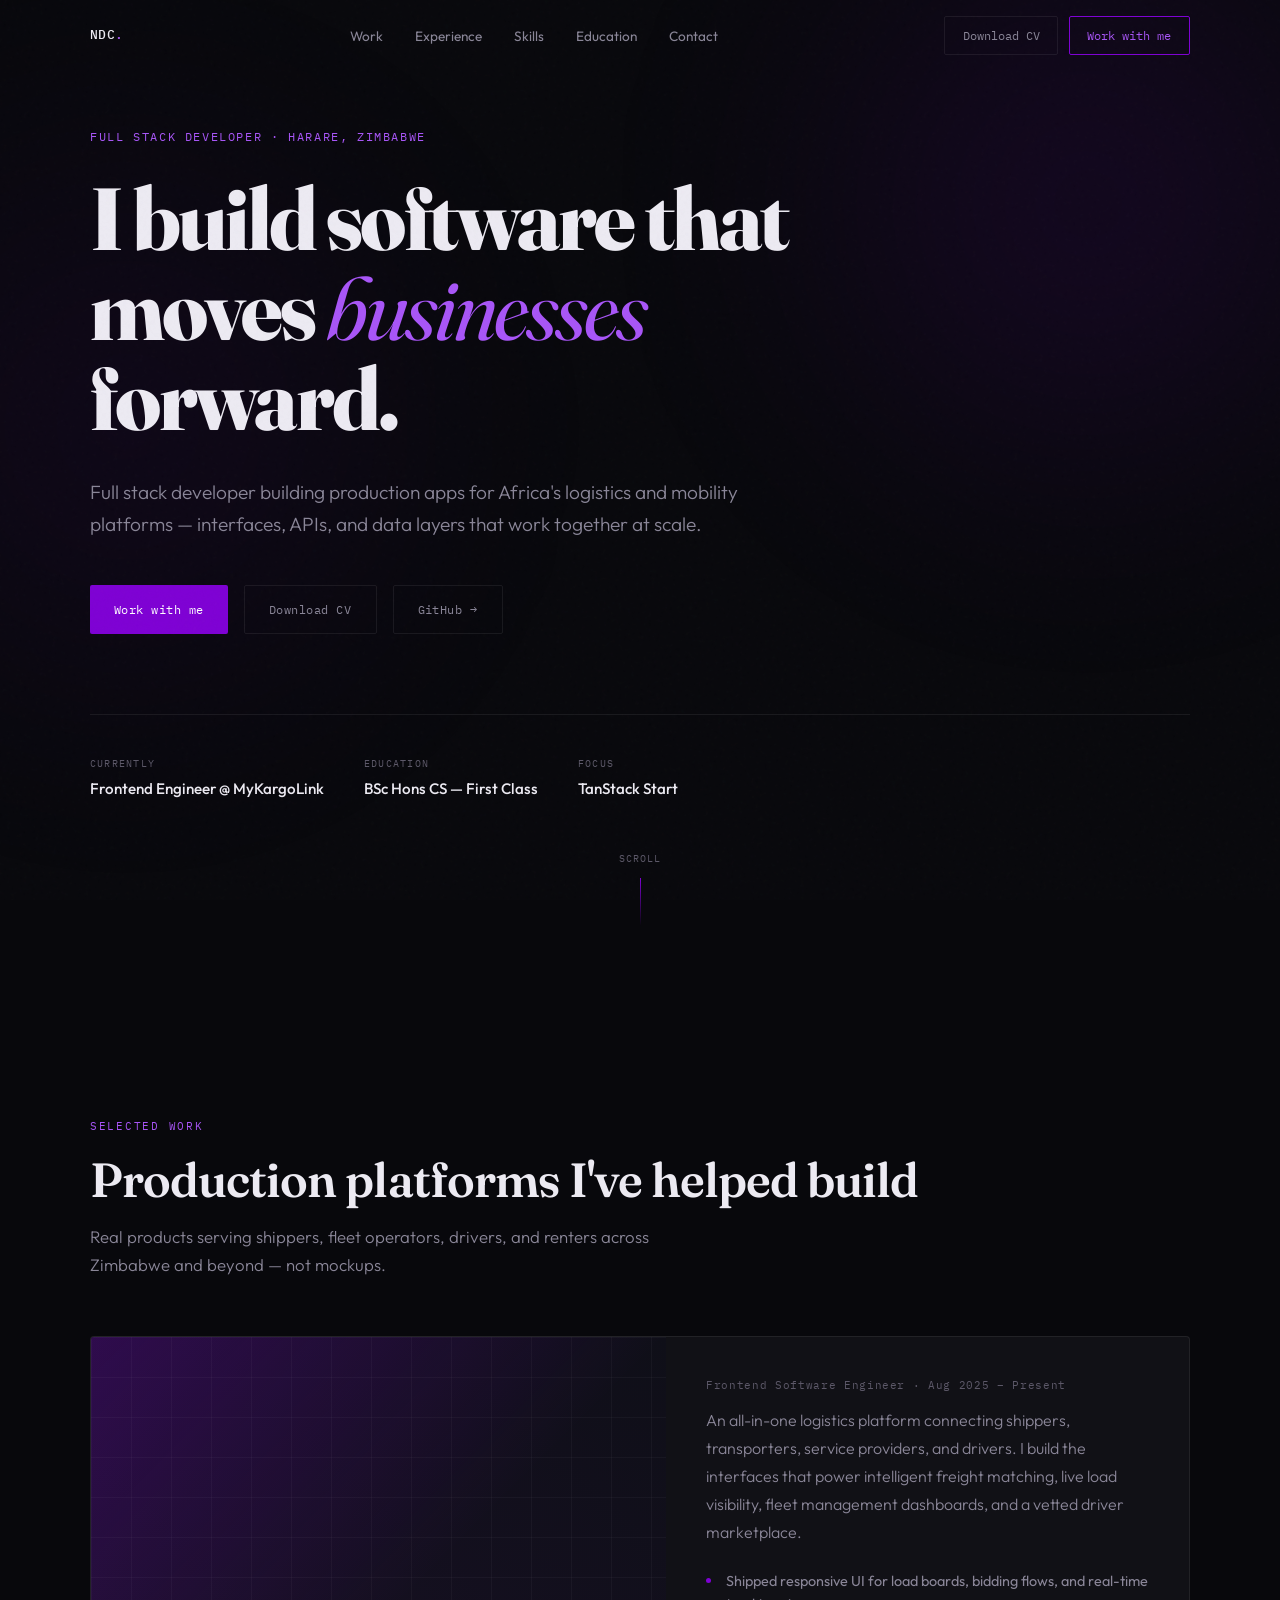
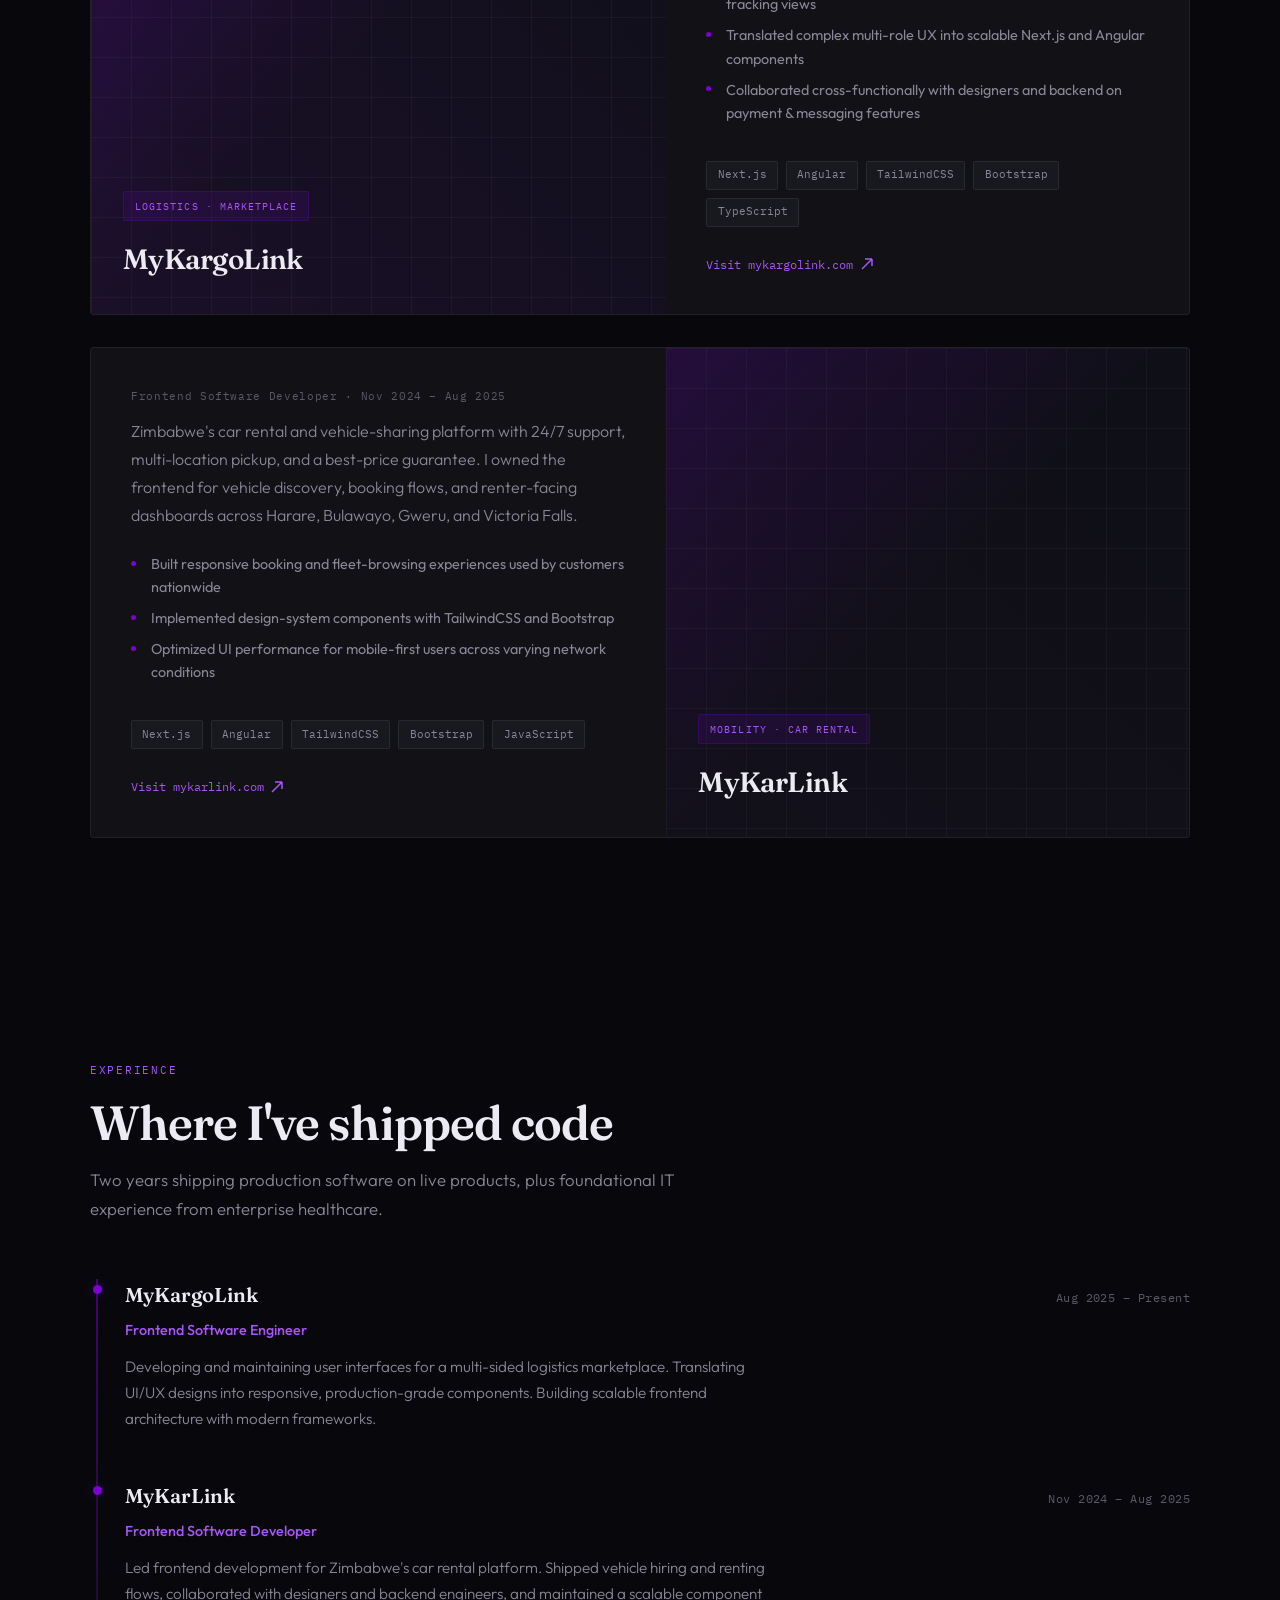
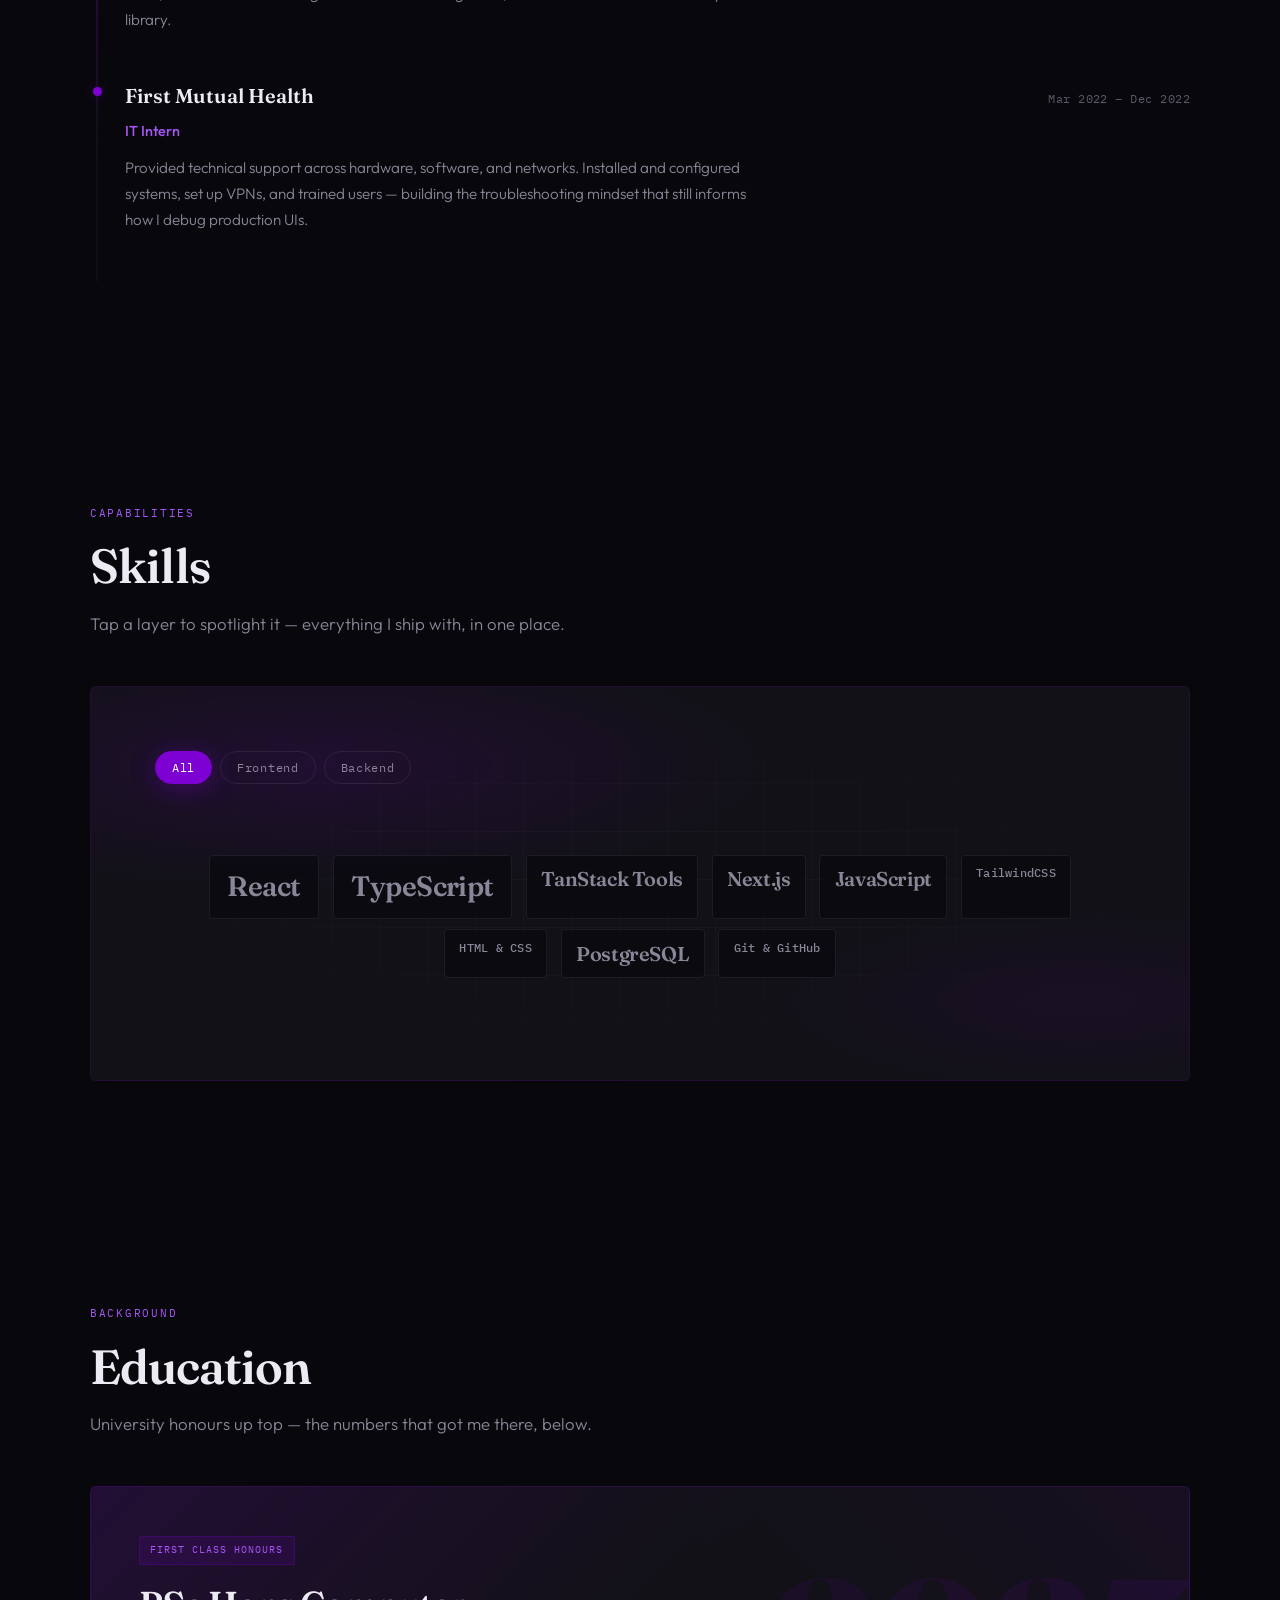
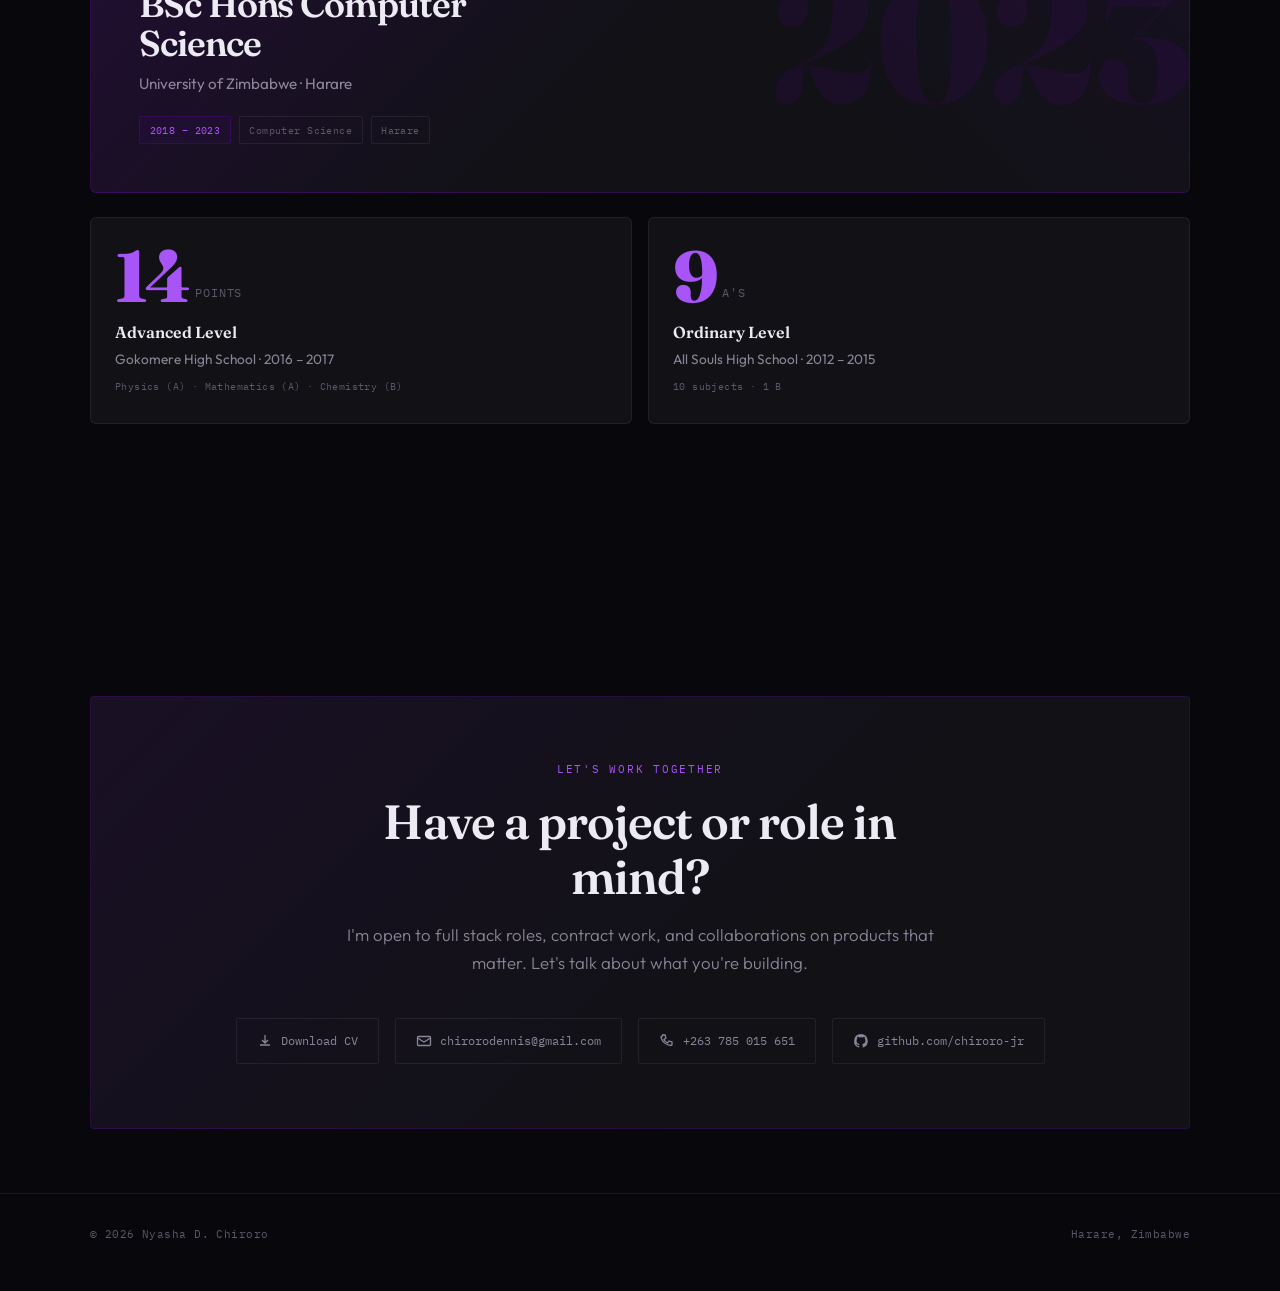
==== public/index.html @ 5e6722ae "Move deployable static assets into public/ directory. Point Wrangler assets at ./public and update R" ====
<!DOCTYPE html>
<html lang="en">
<head>
  <meta charset="UTF-8">
  <meta name="viewport" content="width=device-width, initial-scale=1.0">
  <title>Nyasha D. Chiroro — Full Stack Developer</title>
  <meta name="description" content="Nyasha D. Chiroro — Full Stack Developer based in Harare, Zimbabwe, currently building logistics and mobility platforms. Remote-friendly and open to work globally. React, TypeScript, TanStack, PostgreSQL.">
  <meta name="author" content="Nyasha D. Chiroro">
  <meta name="robots" content="index, follow">
  <meta name="theme-color" content="#7e01d4">
  <link rel="canonical" href="https://nyashachiroro.com/">
  <link rel="me" href="https://github.com/chiroro-jr/">

  <!-- Open Graph -->
  <meta property="og:type" content="website">
  <meta property="og:site_name" content="Nyasha D. Chiroro">
  <meta property="og:title" content="Nyasha D. Chiroro — Full Stack Developer">
  <meta property="og:description" content="Full Stack Developer based in Harare, Zimbabwe, currently building logistics and mobility platforms. Remote-friendly and open to work globally.">
  <meta property="og:url" content="https://nyashachiroro.com/">
  <meta property="og:locale" content="en">
  <meta property="og:image" content="https://nyashachiroro.com/og-image.jpg">
  <meta property="og:image:secure_url" content="https://nyashachiroro.com/og-image.jpg">
  <meta property="og:image:type" content="image/jpeg">
  <meta property="og:image:width" content="1200">
  <meta property="og:image:height" content="630">
  <meta property="og:image:alt" content="Nyasha D. Chiroro — Full Stack Developer portfolio">

  <!-- Twitter -->
  <meta name="twitter:card" content="summary_large_image">
  <meta name="twitter:title" content="Nyasha D. Chiroro — Full Stack Developer">
  <meta name="twitter:description" content="Full Stack Developer based in Harare, Zimbabwe, currently building logistics and mobility platforms. Remote-friendly and open to work globally.">
  <meta name="twitter:image" content="https://nyashachiroro.com/og-image.jpg">
  <meta name="twitter:image:alt" content="Nyasha D. Chiroro — Full Stack Developer portfolio">

  <script type="application/ld+json">
  {
    "@context": "https://schema.org",
    "@graph": [
      {
        "@type": "WebSite",
        "@id": "https://nyashachiroro.com/#website",
        "url": "https://nyashachiroro.com/",
        "name": "Nyasha D. Chiroro",
        "description": "Portfolio of Nyasha D. Chiroro, Full Stack Developer",
        "inLanguage": "en"
      },
      {
        "@type": "Person",
        "@id": "https://nyashachiroro.com/#person",
        "name": "Nyasha D. Chiroro",
        "url": "https://nyashachiroro.com/",
        "email": "chirorodennis@gmail.com",
        "jobTitle": "Full Stack Developer",
        "description": "Full Stack Developer based in Harare, Zimbabwe, currently building logistics and mobility platforms. Remote-friendly and open to work globally.",
        "address": {
          "@type": "PostalAddress",
          "addressLocality": "Harare",
          "addressCountry": "ZW"
        },
        "sameAs": [
          "https://github.com/chiroro-jr/"
        ],
        "knowsAbout": [
          "TypeScript",
          "JavaScript",
          "React",
          "Next.js",
          "TanStack",
          "HTML",
          "CSS",
          "Tailwind CSS",
          "PostgreSQL"
        ],
        "worksFor": {
          "@type": "Organization",
          "name": "MyKargoLink"
        },
        "alumniOf": {
          "@type": "CollegeOrUniversity",
          "name": "University of Zimbabwe"
        }
      },
      {
        "@type": "ProfilePage",
        "@id": "https://nyashachiroro.com/#profile",
        "url": "https://nyashachiroro.com/",
        "name": "Nyasha D. Chiroro — Full Stack Developer",
        "description": "Portfolio and CV of Nyasha D. Chiroro",
        "mainEntity": { "@id": "https://nyashachiroro.com/#person" },
        "isPartOf": { "@id": "https://nyashachiroro.com/#website" },
        "inLanguage": "en"
      }
    ]
  }
  </script>

  <link rel="preconnect" href="https://fonts.googleapis.com">
  <link rel="preconnect" href="https://fonts.gstatic.com" crossorigin>
  <link href="https://fonts.googleapis.com/css2?family=Fraunces:ital,opsz,wght@0,9..144,400;0,9..144,600;0,9..144,800;1,9..144,400&family=Outfit:wght@300;400;500;600&family=IBM+Plex+Mono:wght@400;500&display=swap" rel="stylesheet">
  <style>
    :root {
      --purple: #7e01d4;
      --purple-light: #a855f7;
      --purple-dim: rgba(126, 1, 212, 0.12);
      --purple-glow: rgba(126, 1, 212, 0.35);
      --bg: #08080c;
      --surface: #111116;
      --surface-raised: #18181f;
      --border: rgba(255, 255, 255, 0.07);
      --text: #eceaf2;
      --text-muted: #8a8698;
      --text-dim: #5c5868;
      --font-display: 'Fraunces', Georgia, serif;
      --font-body: 'Outfit', system-ui, sans-serif;
      --font-mono: 'IBM Plex Mono', monospace;
      --ease-out: cubic-bezier(0.16, 1, 0.3, 1);
      --max-width: 1180px;
    }

    *, *::before, *::after { box-sizing: border-box; margin: 0; padding: 0; }

    html {
      scroll-behavior: smooth;
      scroll-padding-top: 5rem;
    }

    body {
      font-family: var(--font-body);
      background: var(--bg);
      color: var(--text);
      line-height: 1.6;
      overflow-x: hidden;
      -webkit-font-smoothing: antialiased;
    }

    ::selection {
      background: var(--purple);
      color: white;
    }

    /* Grain overlay */
    body::before {
      content: '';
      position: fixed;
      inset: 0;
      background-image: url("data:image/svg+xml,%3Csvg viewBox='0 0 256 256' xmlns='http://www.w3.org/2000/svg'%3E%3Cfilter id='n'%3E%3CfeTurbulence type='fractalNoise' baseFrequency='0.85' numOctaves='4' stitchTiles='stitch'/%3E%3C/filter%3E%3Crect width='100%25' height='100%25' filter='url(%23n)' opacity='0.04'/%3E%3C/svg%3E");
      pointer-events: none;
      z-index: 9999;
      opacity: 0.5;
    }

    /* Ambient glow */
    .ambient {
      position: fixed;
      width: 60vw;
      height: 60vw;
      border-radius: 50%;
      filter: blur(120px);
      pointer-events: none;
      z-index: 0;
    }
    .ambient--1 {
      top: -20%;
      right: -15%;
      background: radial-gradient(circle, var(--purple-glow) 0%, transparent 70%);
      opacity: 0.4;
    }
    .ambient--2 {
      bottom: 10%;
      left: -20%;
      background: radial-gradient(circle, rgba(126, 1, 212, 0.15) 0%, transparent 70%);
      opacity: 0.6;
    }

    a { color: inherit; text-decoration: none; }

    .wrap {
      position: relative;
      z-index: 1;
      width: 100%;
      max-width: var(--max-width);
      margin: 0 auto;
      padding: 0 clamp(1.25rem, 4vw, 2.5rem);
    }

    /* ── Nav ── */
    nav {
      position: fixed;
      top: 0;
      left: 0;
      right: 0;
      z-index: 100;
      padding: 1rem 0;
      transition: background 0.4s var(--ease-out), border-color 0.4s;
      border-bottom: 1px solid transparent;
    }
    nav.scrolled {
      background: rgba(8, 8, 12, 0.85);
      backdrop-filter: blur(16px);
      border-color: var(--border);
    }
    nav .wrap {
      display: flex;
      align-items: center;
      justify-content: space-between;
    }
    .nav-logo {
      font-family: var(--font-mono);
      font-size: 0.8rem;
      font-weight: 500;
      letter-spacing: 0.02em;
      color: var(--text);
    }
    .nav-logo span { color: var(--purple-light); }
    .nav-links {
      display: flex;
      gap: 2rem;
      list-style: none;
    }
    .nav-links a {
      font-size: 0.85rem;
      font-weight: 400;
      color: var(--text-muted);
      transition: color 0.2s;
    }
    .nav-links a:hover { color: var(--text); }
    .nav-actions {
      display: flex;
      align-items: center;
      gap: 0.65rem;
    }
    .nav-cta {
      font-family: var(--font-mono);
      font-size: 0.75rem;
      padding: 0.55rem 1.1rem;
      border: 1px solid var(--purple);
      color: var(--purple-light);
      border-radius: 2px;
      transition: background 0.25s, color 0.25s, box-shadow 0.25s;
    }
    .nav-cta:hover {
      background: var(--purple);
      color: white;
      box-shadow: 0 0 24px var(--purple-glow);
    }
    .nav-cv {
      font-family: var(--font-mono);
      font-size: 0.75rem;
      padding: 0.55rem 1.1rem;
      border: 1px solid var(--border);
      color: var(--text-muted);
      border-radius: 2px;
      transition: border-color 0.25s, color 0.25s, background 0.25s;
    }
    .nav-cv:hover {
      border-color: var(--text-muted);
      color: var(--text);
      background: rgba(255, 255, 255, 0.03);
    }
    .nav-toggle {
      display: none;
      background: none;
      border: none;
      color: var(--text);
      cursor: pointer;
      padding: 0.25rem;
    }

    /* ── Hero ── */
    .hero {
      min-height: 100vh;
      display: flex;
      flex-direction: column;
      justify-content: center;
      padding: 8rem 0 5rem;
      position: relative;
    }
    .hero-eyebrow {
      font-family: var(--font-mono);
      font-size: 0.72rem;
      letter-spacing: 0.14em;
      text-transform: uppercase;
      color: var(--purple-light);
      margin-bottom: 1.75rem;
      opacity: 0;
      animation: fadeUp 0.8s var(--ease-out) 0.1s forwards;
    }
    .hero h1 {
      font-family: var(--font-display);
      font-size: clamp(3rem, 8vw, 5.5rem);
      font-weight: 800;
      line-height: 1.02;
      letter-spacing: -0.03em;
      max-width: 14ch;
      opacity: 0;
      animation: fadeUp 0.9s var(--ease-out) 0.2s forwards;
    }
    .hero h1 em {
      font-style: italic;
      font-weight: 400;
      color: var(--purple-light);
    }
    .hero-sub {
      margin-top: 2rem;
      max-width: 52ch;
      font-size: clamp(1.05rem, 2vw, 1.2rem);
      font-weight: 300;
      color: var(--text-muted);
      line-height: 1.7;
      opacity: 0;
      animation: fadeUp 0.9s var(--ease-out) 0.35s forwards;
    }
    .hero-actions {
      display: flex;
      flex-wrap: wrap;
      gap: 1rem;
      margin-top: 2.75rem;
      opacity: 0;
      animation: fadeUp 0.9s var(--ease-out) 0.5s forwards;
    }
    .btn {
      display: inline-flex;
      align-items: center;
      gap: 0.5rem;
      font-family: var(--font-mono);
      font-size: 0.78rem;
      letter-spacing: 0.04em;
      padding: 0.85rem 1.5rem;
      border-radius: 2px;
      transition: all 0.3s var(--ease-out);
      cursor: pointer;
      border: none;
    }
    .btn-primary {
      background: var(--purple);
      color: white;
    }
    .btn-primary:hover {
      background: var(--purple-light);
      box-shadow: 0 8px 32px var(--purple-glow);
      transform: translateY(-2px);
    }
    .btn-ghost {
      background: transparent;
      color: var(--text-muted);
      border: 1px solid var(--border);
    }
    .btn-ghost:hover {
      border-color: var(--text-muted);
      color: var(--text);
    }
    .hero-meta {
      display: flex;
      flex-wrap: wrap;
      gap: 2.5rem;
      margin-top: 5rem;
      padding-top: 2.5rem;
      border-top: 1px solid var(--border);
      opacity: 0;
      animation: fadeUp 0.9s var(--ease-out) 0.65s forwards;
    }
    .hero-stat-label {
      font-family: var(--font-mono);
      font-size: 0.65rem;
      letter-spacing: 0.12em;
      text-transform: uppercase;
      color: var(--text-dim);
      margin-bottom: 0.35rem;
    }
    .hero-stat-value {
      font-size: 0.95rem;
      font-weight: 500;
      color: var(--text);
    }
    .hero-scroll {
      display: flex;
      flex-direction: column;
      align-items: center;
      margin-top: 3rem;
      font-family: var(--font-mono);
      font-size: 0.65rem;
      letter-spacing: 0.1em;
      text-transform: uppercase;
      color: var(--text-dim);
      opacity: 0;
      animation: fadeUp 1s var(--ease-out) 1s forwards;
    }
    .hero-scroll::after {
      content: '';
      display: block;
      width: 1px;
      height: 48px;
      background: linear-gradient(to bottom, var(--purple), transparent);
      margin: 0.75rem auto 0;
      animation: scrollPulse 2s ease-in-out infinite;
    }

    /* ── Sections ── */
    section { padding: 7rem 0; }
    .section-label {
      font-family: var(--font-mono);
      font-size: 0.68rem;
      letter-spacing: 0.16em;
      text-transform: uppercase;
      color: var(--purple-light);
      margin-bottom: 1rem;
    }
    .section-title {
      font-family: var(--font-display);
      font-size: clamp(2rem, 4.5vw, 3rem);
      font-weight: 600;
      letter-spacing: -0.02em;
      line-height: 1.15;
      margin-bottom: 1rem;
    }
    .section-desc {
      color: var(--text-muted);
      font-weight: 300;
      max-width: 55ch;
      font-size: 1.05rem;
      line-height: 1.7;
    }

    /* ── Work ── */
    .work-grid {
      display: grid;
      gap: 2rem;
      margin-top: 3.5rem;
    }
    .work-card {
      display: grid;
      grid-template-columns: 1fr;
      gap: 0;
      background: var(--surface);
      border: 1px solid var(--border);
      border-radius: 4px;
      overflow: hidden;
      transition: border-color 0.4s, transform 0.4s var(--ease-out);
    }
    @media (min-width: 768px) {
      .work-card { grid-template-columns: 1.1fr 1fr; }
      .work-card:nth-child(even) .work-visual { order: 2; }
    }
    .work-card:hover {
      border-color: rgba(126, 1, 212, 0.35);
      transform: translateY(-4px);
    }
    .work-visual {
      position: relative;
      min-height: 280px;
      overflow: hidden;
      background: var(--surface-raised);
    }
    .work-visual-inner {
      position: absolute;
      inset: 0;
      display: flex;
      flex-direction: column;
      justify-content: flex-end;
      padding: 2rem;
    }
    .work-visual--kargo {
      background:
        linear-gradient(135deg, rgba(126, 1, 212, 0.25) 0%, transparent 50%),
        linear-gradient(225deg, #0f0f18 0%, #1a1028 100%);
    }
    .work-visual--kar {
      background:
        linear-gradient(135deg, rgba(126, 1, 212, 0.18) 0%, transparent 50%),
        linear-gradient(225deg, #0f0f18 0%, #12101a 100%);
    }
    .work-visual-grid {
      position: absolute;
      inset: 0;
      background-image:
        linear-gradient(var(--border) 1px, transparent 1px),
        linear-gradient(90deg, var(--border) 1px, transparent 1px);
      background-size: 40px 40px;
      opacity: 0.5;
    }
    .work-visual-tag {
      position: relative;
      font-family: var(--font-mono);
      font-size: 0.65rem;
      letter-spacing: 0.1em;
      text-transform: uppercase;
      color: var(--purple-light);
      background: var(--purple-dim);
      border: 1px solid rgba(126, 1, 212, 0.25);
      padding: 0.35rem 0.7rem;
      border-radius: 2px;
      width: fit-content;
      margin-bottom: 1rem;
    }
    .work-visual-title {
      position: relative;
      font-family: var(--font-display);
      font-size: 1.75rem;
      font-weight: 600;
      letter-spacing: -0.02em;
    }
    .work-body {
      padding: 2.5rem;
      display: flex;
      flex-direction: column;
      justify-content: center;
    }
    .work-role {
      font-family: var(--font-mono);
      font-size: 0.68rem;
      color: var(--text-dim);
      letter-spacing: 0.06em;
      margin-bottom: 0.75rem;
    }
    .work-desc {
      color: var(--text-muted);
      font-weight: 300;
      line-height: 1.75;
      margin-bottom: 1.5rem;
    }
    .work-highlights {
      list-style: none;
      margin-bottom: 1.75rem;
    }
    .work-highlights li {
      position: relative;
      padding-left: 1.25rem;
      font-size: 0.9rem;
      color: var(--text-muted);
      margin-bottom: 0.5rem;
    }
    .work-highlights li::before {
      content: '';
      position: absolute;
      left: 0;
      top: 0.55em;
      width: 5px;
      height: 5px;
      background: var(--purple);
      border-radius: 50%;
    }
    .work-stack {
      display: flex;
      flex-wrap: wrap;
      gap: 0.5rem;
      margin-bottom: 1.75rem;
    }
    .tag {
      font-family: var(--font-mono);
      font-size: 0.68rem;
      padding: 0.3rem 0.65rem;
      background: var(--surface-raised);
      border: 1px solid var(--border);
      border-radius: 2px;
      color: var(--text-muted);
    }
    .work-link {
      display: inline-flex;
      align-items: center;
      gap: 0.4rem;
      font-family: var(--font-mono);
      font-size: 0.75rem;
      color: var(--purple-light);
      transition: gap 0.25s var(--ease-out);
    }
    .work-link:hover { gap: 0.65rem; }
    .work-link svg { transition: transform 0.25s; }
    .work-link:hover svg { transform: translate(2px, -2px); }

    /* ── Experience ── */
    .timeline {
      --track-x: 7px;
      --track-gap: 1.75rem;
      --dot-size: 9px;
      margin-top: 3.5rem;
      position: relative;
      padding-left: calc(var(--track-x) + var(--track-gap));
    }
    .timeline::before {
      content: '';
      position: absolute;
      left: var(--track-x);
      top: 0;
      bottom: 0;
      width: 1px;
      transform: translateX(-50%);
      background: linear-gradient(to bottom, var(--purple), var(--border) 80%);
    }
    .timeline-item {
      position: relative;
      padding-bottom: 3rem;
    }
    .timeline-item::before {
      content: '';
      position: absolute;
      left: calc(-1 * var(--track-gap) - var(--dot-size) / 2);
      top: 0.38rem;
      width: var(--dot-size);
      height: var(--dot-size);
      background: var(--purple);
      border-radius: 50%;
      box-shadow: 0 0 12px var(--purple-glow);
    }
    .timeline-header {
      display: flex;
      flex-wrap: wrap;
      align-items: baseline;
      justify-content: space-between;
      gap: 0.5rem 1.5rem;
      margin-bottom: 0.5rem;
    }
    .timeline-company {
      font-family: var(--font-display);
      font-size: 1.25rem;
      font-weight: 600;
    }
    .timeline-date {
      font-family: var(--font-mono);
      font-size: 0.72rem;
      color: var(--text-dim);
      letter-spacing: 0.04em;
    }
    .timeline-role {
      font-size: 0.9rem;
      color: var(--purple-light);
      margin-bottom: 0.75rem;
      font-weight: 500;
    }
    .timeline-desc {
      color: var(--text-muted);
      font-weight: 300;
      font-size: 0.95rem;
      line-height: 1.7;
      max-width: 65ch;
    }

    /* ── Skills (cloud) ── */
    .skills-stage {
      position: relative;
      margin-top: 3rem;
      padding: clamp(2.5rem, 6vw, 4rem);
      min-height: 320px;
      border-radius: 6px;
      background:
        radial-gradient(ellipse 80% 60% at 20% 20%, rgba(126, 1, 212, 0.14), transparent 55%),
        radial-gradient(ellipse 60% 50% at 90% 80%, rgba(126, 1, 212, 0.08), transparent 50%),
        var(--surface);
      border: 1px solid rgba(126, 1, 212, 0.15);
      overflow: hidden;
    }
    .skills-stage::before {
      content: '';
      position: absolute;
      inset: 0;
      background-image:
        linear-gradient(var(--border) 1px, transparent 1px),
        linear-gradient(90deg, var(--border) 1px, transparent 1px);
      background-size: 48px 48px;
      mask-image: radial-gradient(ellipse 70% 70% at 50% 50%, black 20%, transparent 75%);
      opacity: 0.35;
      pointer-events: none;
    }
    .skills-filters {
      position: relative;
      display: flex;
      flex-wrap: wrap;
      gap: 0.5rem;
      margin-bottom: 2rem;
    }
    .skills-filter {
      font-family: var(--font-mono);
      font-size: 0.72rem;
      letter-spacing: 0.06em;
      padding: 0.5rem 1rem;
      border: 1px solid var(--border);
      border-radius: 999px;
      background: transparent;
      color: var(--text-muted);
      cursor: pointer;
      transition: all 0.3s var(--ease-out);
    }
    .skills-filter:hover {
      border-color: rgba(126, 1, 212, 0.4);
      color: var(--text);
    }
    .skills-filter.is-active {
      background: var(--purple);
      border-color: var(--purple);
      color: white;
      box-shadow: 0 4px 24px var(--purple-glow);
    }
    .skills-cloud {
      position: relative;
      display: flex;
      flex-wrap: wrap;
      justify-content: center;
      align-content: center;
      gap: 0.65rem 0.85rem;
      min-height: 200px;
    }
    .skill-tag {
      font-family: var(--font-display);
      font-weight: 600;
      letter-spacing: -0.02em;
      padding: 0.45rem 0.9rem;
      border-radius: 4px;
      border: 1px solid var(--border);
      background: rgba(8, 8, 12, 0.6);
      color: var(--text-muted);
      cursor: default;
      transition:
        transform 0.4s var(--ease-out),
        color 0.3s,
        border-color 0.3s,
        box-shadow 0.3s,
        opacity 0.35s;
      animation: skillFloat 6s ease-in-out infinite;
    }
    .skill-tag--lg {
      font-size: clamp(1.35rem, 3vw, 1.75rem);
      padding: 0.55rem 1.1rem;
    }
    .skill-tag--md {
      font-size: clamp(1.05rem, 2vw, 1.25rem);
    }
    .skill-tag--sm {
      font-family: var(--font-mono);
      font-size: 0.78rem;
      font-weight: 500;
      letter-spacing: 0.02em;
    }
    .skill-tag:nth-child(3n) { animation-delay: -1s; }
    .skill-tag:nth-child(3n+1) { animation-delay: -2.5s; }
    .skill-tag:nth-child(3n+2) { animation-delay: -4s; }
    .skill-tag:hover {
      transform: scale(1.06) translateY(-4px);
      color: var(--text);
      border-color: rgba(126, 1, 212, 0.45);
      box-shadow: 0 8px 28px var(--purple-glow);
      z-index: 2;
    }
    .skills-stage.is-filtered .skill-tag:not(.is-highlight) {
      opacity: 0.22;
      transform: scale(0.96);
    }
    .skills-stage.is-filtered .skill-tag.is-highlight {
      color: var(--purple-light);
      border-color: rgba(126, 1, 212, 0.5);
      background: var(--purple-dim);
    }
    @keyframes skillFloat {
      0%, 100% { transform: translateY(0); }
      50% { transform: translateY(-6px); }
    }
    @media (prefers-reduced-motion: reduce) {
      .skill-tag { animation: none; }
    }

    /* ── Education ── */
    .edu-layout {
      margin-top: 3rem;
      display: flex;
      flex-direction: column;
      gap: 1.5rem;
    }
    .edu-card {
      position: relative;
      padding: clamp(2rem, 5vw, 3rem);
      background: var(--surface);
      border: 1px solid var(--border);
      border-radius: 6px;
      overflow: hidden;
      transition: border-color 0.35s, transform 0.35s var(--ease-out);
    }
    .edu-card:hover {
      border-color: rgba(126, 1, 212, 0.28);
      transform: translateY(-3px);
    }
    .edu-card--featured {
      background:
        linear-gradient(135deg, rgba(126, 1, 212, 0.16) 0%, transparent 50%),
        linear-gradient(225deg, rgba(126, 1, 212, 0.06) 0%, transparent 40%),
        var(--surface);
      border-color: rgba(126, 1, 212, 0.25);
    }
    .edu-watermark {
      position: absolute;
      top: 50%;
      right: -0.02em;
      transform: translateY(-50%);
      font-family: var(--font-display);
      font-size: clamp(6rem, 18vw, 11rem);
      font-weight: 800;
      line-height: 1;
      color: rgba(126, 1, 212, 0.09);
      pointer-events: none;
      user-select: none;
    }
    .edu-badge {
      display: inline-block;
      font-family: var(--font-mono);
      font-size: 0.62rem;
      letter-spacing: 0.1em;
      text-transform: uppercase;
      color: var(--purple-light);
      background: var(--purple-dim);
      border: 1px solid rgba(126, 1, 212, 0.25);
      padding: 0.35rem 0.65rem;
      border-radius: 2px;
      margin-bottom: 1.25rem;
    }
    .edu-degree {
      position: relative;
      font-family: var(--font-display);
      font-size: clamp(1.5rem, 3.5vw, 2.25rem);
      font-weight: 600;
      letter-spacing: -0.03em;
      line-height: 1.1;
      margin-bottom: 0.5rem;
      max-width: 16ch;
    }
    .edu-school {
      position: relative;
      font-size: 0.95rem;
      color: var(--text-muted);
      margin-bottom: 1.25rem;
    }
    .edu-meta {
      position: relative;
      display: flex;
      flex-wrap: wrap;
      gap: 0.5rem;
    }
    .edu-meta span {
      font-family: var(--font-mono);
      font-size: 0.65rem;
      letter-spacing: 0.04em;
      color: var(--text-dim);
      padding: 0.3rem 0.6rem;
      border: 1px solid var(--border);
      border-radius: 2px;
    }
    .edu-meta span.highlight {
      color: var(--purple-light);
      border-color: rgba(126, 1, 212, 0.25);
      background: rgba(126, 1, 212, 0.06);
    }
    .edu-stats {
      display: grid;
      gap: 1rem;
    }
    @media (min-width: 640px) {
      .edu-stats { grid-template-columns: 1fr 1fr; }
    }
    .edu-stat {
      position: relative;
      padding: 1.75rem 1.5rem;
      background: var(--surface);
      border: 1px solid var(--border);
      border-radius: 6px;
      overflow: hidden;
      transition: border-color 0.35s, transform 0.35s var(--ease-out);
    }
    .edu-stat::before {
      content: '';
      position: absolute;
      bottom: 0;
      left: 0;
      right: 0;
      height: 3px;
      background: linear-gradient(90deg, var(--purple), transparent);
      opacity: 0;
      transition: opacity 0.35s;
    }
    .edu-stat:hover {
      border-color: rgba(126, 1, 212, 0.3);
      transform: translateY(-3px);
    }
    .edu-stat:hover::before {
      opacity: 1;
    }
    .edu-stat-head {
      display: flex;
      align-items: flex-end;
      gap: 0.35rem;
      margin-bottom: 0.75rem;
    }
    .edu-stat-num {
      font-family: var(--font-display);
      font-size: clamp(3rem, 8vw, 4.5rem);
      font-weight: 800;
      line-height: 0.85;
      letter-spacing: -0.04em;
      color: var(--purple-light);
    }
    .edu-stat-unit {
      font-family: var(--font-mono);
      font-size: 0.72rem;
      letter-spacing: 0.08em;
      text-transform: uppercase;
      color: var(--text-dim);
      padding-bottom: 0.35rem;
    }
    .edu-stat-title {
      font-family: var(--font-display);
      font-size: 1rem;
      font-weight: 600;
      margin-bottom: 0.25rem;
    }
    .edu-stat-school {
      font-size: 0.85rem;
      color: var(--text-muted);
      margin-bottom: 0.5rem;
    }
    .edu-stat-detail {
      font-family: var(--font-mono);
      font-size: 0.62rem;
      letter-spacing: 0.04em;
      color: var(--text-dim);
    }

    /* ── Contact ── */
    .contact {
      padding-bottom: 4rem;
    }
    .contact-box {
      margin-top: 3rem;
      padding: clamp(2.5rem, 6vw, 4rem);
      background:
        linear-gradient(135deg, rgba(126, 1, 212, 0.08) 0%, transparent 60%),
        var(--surface);
      border: 1px solid rgba(126, 1, 212, 0.2);
      border-radius: 4px;
      text-align: center;
    }
    .contact-box .section-title {
      max-width: 20ch;
      margin: 0 auto 1rem;
    }
    .contact-box .section-desc {
      margin: 0 auto 2.5rem;
    }
    .contact-links {
      display: flex;
      flex-wrap: wrap;
      justify-content: center;
      gap: 1rem;
    }
    .contact-link {
      display: inline-flex;
      align-items: center;
      gap: 0.5rem;
      font-family: var(--font-mono);
      font-size: 0.78rem;
      padding: 0.75rem 1.25rem;
      border: 1px solid var(--border);
      border-radius: 2px;
      color: var(--text-muted);
      transition: all 0.25s;
    }
    .contact-link:hover {
      border-color: var(--purple);
      color: var(--purple-light);
      background: var(--purple-dim);
    }

    footer {
      padding: 2rem 0 3rem;
      border-top: 1px solid var(--border);
    }
    footer .wrap {
      display: flex;
      flex-wrap: wrap;
      justify-content: space-between;
      align-items: center;
      gap: 1rem;
    }
    footer p {
      font-family: var(--font-mono);
      font-size: 0.68rem;
      color: var(--text-dim);
      letter-spacing: 0.04em;
    }

    /* ── Reveal on scroll ── */
    .reveal {
      opacity: 0;
      transform: translateY(28px);
      transition: opacity 0.7s var(--ease-out), transform 0.7s var(--ease-out);
    }
    .reveal.visible {
      opacity: 1;
      transform: translateY(0);
    }

    /* ── Animations ── */
    @keyframes fadeUp {
      from { opacity: 0; transform: translateY(24px); }
      to { opacity: 1; transform: translateY(0); }
    }
    @keyframes scrollPulse {
      0%, 100% { opacity: 0.3; transform: scaleY(0.6); transform-origin: top; }
      50% { opacity: 1; transform: scaleY(1); }
    }

    /* ── Mobile nav ── */
    @media (max-width: 640px) {
      .nav-links, .nav-actions { display: none; }
      .nav-toggle { display: block; }
      nav.menu-open .nav-links {
        display: flex;
        flex-direction: column;
        position: absolute;
        top: 100%;
        left: 0;
        right: 0;
        background: rgba(8, 8, 12, 0.97);
        backdrop-filter: blur(16px);
        padding: 1.5rem clamp(1.25rem, 4vw, 2.5rem);
        gap: 1.25rem;
        border-bottom: 1px solid var(--border);
      }
      nav.menu-open .nav-actions {
        display: flex;
        position: absolute;
        top: calc(100% + 9rem);
        right: clamp(1.25rem, 4vw, 2.5rem);
        gap: 0.5rem;
      }
    }
  </style>
</head>
<body>
  <div class="ambient ambient--1" aria-hidden="true"></div>
  <div class="ambient ambient--2" aria-hidden="true"></div>

  <nav id="nav">
    <div class="wrap">
      <a href="#" class="nav-logo">NDC<span>.</span></a>
      <ul class="nav-links">
        <li><a href="#work">Work</a></li>
        <li><a href="#experience">Experience</a></li>
        <li><a href="#skills">Skills</a></li>
        <li><a href="#education">Education</a></li>
        <li><a href="#contact">Contact</a></li>
      </ul>
      <div class="nav-actions">
        <a href="cv.pdf" class="nav-cv" download="Nyasha-Chiroro-CV.pdf">Download CV</a>
        <a href="mailto:chirorodennis@gmail.com" class="nav-cta">Work with me</a>
      </div>
      <button class="nav-toggle" id="navToggle" aria-label="Toggle menu">
        <svg width="24" height="24" viewBox="0 0 24 24" fill="none" stroke="currentColor" stroke-width="1.5">
          <path d="M4 7h16M4 12h16M4 17h16"/>
        </svg>
      </button>
    </div>
  </nav>

  <header class="hero">
    <div class="wrap">
      <p class="hero-eyebrow">Full Stack Developer · Harare, Zimbabwe</p>
      <h1>I build software that moves <em>businesses</em> forward.</h1>
      <p class="hero-sub">
        Full stack developer building production apps for Africa's logistics and mobility platforms — interfaces, APIs, and data layers that work together at scale.
      </p>
      <div class="hero-actions">
        <a href="mailto:chirorodennis@gmail.com" class="btn btn-primary">Work with me</a>
        <a href="cv.pdf" class="btn btn-ghost" download="Nyasha-Chiroro-CV.pdf">Download CV</a>
        <a href="https://github.com/chiroro-jr/" target="_blank" rel="noopener noreferrer" class="btn btn-ghost">
          GitHub →
        </a>
      </div>
      <div class="hero-meta">
        <div>
          <p class="hero-stat-label">Currently</p>
          <p class="hero-stat-value">Frontend Engineer @ MyKargoLink</p>
        </div>
        <div>
          <p class="hero-stat-label">Education</p>
          <p class="hero-stat-value">BSc Hons CS — First Class</p>
        </div>
        <div>
          <p class="hero-stat-label">Focus</p>
          <p class="hero-stat-value">TanStack Start</p>
        </div>
      </div>
      <span class="hero-scroll" aria-hidden="true">Scroll</span>
    </div>
  </header>

  <main>
    <section id="work">
      <div class="wrap">
        <p class="section-label reveal">Selected Work</p>
        <h2 class="section-title reveal">Production platforms I've helped build</h2>
        <p class="section-desc reveal">
          Real products serving shippers, fleet operators, drivers, and renters across Zimbabwe and beyond — not mockups.
        </p>

        <div class="work-grid">
          <article class="work-card reveal">
            <div class="work-visual work-visual--kargo">
              <div class="work-visual-grid" aria-hidden="true"></div>
              <div class="work-visual-inner">
                <span class="work-visual-tag">Logistics · Marketplace</span>
                <h3 class="work-visual-title">MyKargoLink</h3>
              </div>
            </div>
            <div class="work-body">
              <p class="work-role">Frontend Software Engineer · Aug 2025 – Present</p>
              <p class="work-desc">
                An all-in-one logistics platform connecting shippers, transporters, service providers, and drivers. I build the interfaces that power intelligent freight matching, live load visibility, fleet management dashboards, and a vetted driver marketplace.
              </p>
              <ul class="work-highlights">
                <li>Shipped responsive UI for load boards, bidding flows, and real-time tracking views</li>
                <li>Translated complex multi-role UX into scalable Next.js and Angular components</li>
                <li>Collaborated cross-functionally with designers and backend on payment & messaging features</li>
              </ul>
              <div class="work-stack">
                <span class="tag">Next.js</span>
                <span class="tag">Angular</span>
                <span class="tag">TailwindCSS</span>
                <span class="tag">Bootstrap</span>
                <span class="tag">TypeScript</span>
              </div>
              <a href="https://mykargolink.com" target="_blank" rel="noopener noreferrer" class="work-link">
                Visit mykargolink.com
                <svg width="14" height="14" viewBox="0 0 14 14" fill="none" stroke="currentColor" stroke-width="1.5">
                  <path d="M2 12L12 2M12 2H5M12 2V9"/>
                </svg>
              </a>
            </div>
          </article>

          <article class="work-card reveal">
            <div class="work-visual work-visual--kar">
              <div class="work-visual-grid" aria-hidden="true"></div>
              <div class="work-visual-inner">
                <span class="work-visual-tag">Mobility · Car Rental</span>
                <h3 class="work-visual-title">MyKarLink</h3>
              </div>
            </div>
            <div class="work-body">
              <p class="work-role">Frontend Software Developer · Nov 2024 – Aug 2025</p>
              <p class="work-desc">
                Zimbabwe's car rental and vehicle-sharing platform with 24/7 support, multi-location pickup, and a best-price guarantee. I owned the frontend for vehicle discovery, booking flows, and renter-facing dashboards across Harare, Bulawayo, Gweru, and Victoria Falls.
              </p>
              <ul class="work-highlights">
                <li>Built responsive booking and fleet-browsing experiences used by customers nationwide</li>
                <li>Implemented design-system components with TailwindCSS and Bootstrap</li>
                <li>Optimized UI performance for mobile-first users across varying network conditions</li>
              </ul>
              <div class="work-stack">
                <span class="tag">Next.js</span>
                <span class="tag">Angular</span>
                <span class="tag">TailwindCSS</span>
                <span class="tag">Bootstrap</span>
                <span class="tag">JavaScript</span>
              </div>
              <a href="https://mykarlink.com" target="_blank" rel="noopener noreferrer" class="work-link">
                Visit mykarlink.com
                <svg width="14" height="14" viewBox="0 0 14 14" fill="none" stroke="currentColor" stroke-width="1.5">
                  <path d="M2 12L12 2M12 2H5M12 2V9"/>
                </svg>
              </a>
            </div>
          </article>
        </div>
      </div>
    </section>

    <section id="experience">
      <div class="wrap">
        <p class="section-label reveal">Experience</p>
        <h2 class="section-title reveal">Where I've shipped code</h2>
        <p class="section-desc reveal">
          Two years shipping production software on live products, plus foundational IT experience from enterprise healthcare.
        </p>

        <div class="timeline">
          <div class="timeline-item reveal">
            <div class="timeline-header">
              <h3 class="timeline-company">MyKargoLink</h3>
              <span class="timeline-date">Aug 2025 – Present</span>
            </div>
            <p class="timeline-role">Frontend Software Engineer</p>
            <p class="timeline-desc">
              Developing and maintaining user interfaces for a multi-sided logistics marketplace. Translating UI/UX designs into responsive, production-grade components. Building scalable frontend architecture with modern frameworks.
            </p>
          </div>

          <div class="timeline-item reveal">
            <div class="timeline-header">
              <h3 class="timeline-company">MyKarLink</h3>
              <span class="timeline-date">Nov 2024 – Aug 2025</span>
            </div>
            <p class="timeline-role">Frontend Software Developer</p>
            <p class="timeline-desc">
              Led frontend development for Zimbabwe's car rental platform. Shipped vehicle hiring and renting flows, collaborated with designers and backend engineers, and maintained a scalable component library.
            </p>
          </div>

          <div class="timeline-item reveal">
            <div class="timeline-header">
              <h3 class="timeline-company">First Mutual Health</h3>
              <span class="timeline-date">Mar 2022 – Dec 2022</span>
            </div>
            <p class="timeline-role">IT Intern</p>
            <p class="timeline-desc">
              Provided technical support across hardware, software, and networks. Installed and configured systems, set up VPNs, and trained users — building the troubleshooting mindset that still informs how I debug production UIs.
            </p>
          </div>
        </div>
      </div>
    </section>

    <section id="skills">
      <div class="wrap">
        <p class="section-label reveal">Capabilities</p>
        <h2 class="section-title reveal">Skills</h2>
        <p class="section-desc reveal">
          Tap a layer to spotlight it — everything I ship with, in one place.
        </p>

        <div class="skills-stage reveal" id="skillsStage">
          <div class="skills-filters" role="tablist" aria-label="Skill groups">
            <button type="button" class="skills-filter is-active" data-filter="all" role="tab" aria-selected="true">All</button>
            <button type="button" class="skills-filter" data-filter="fe" role="tab" aria-selected="false">Frontend</button>
            <button type="button" class="skills-filter" data-filter="be" role="tab" aria-selected="false">Backend</button>
          </div>
          <div class="skills-cloud">
            <span class="skill-tag skill-tag--lg" data-group="fe">React</span>
            <span class="skill-tag skill-tag--lg" data-group="fe">TypeScript</span>
            <span class="skill-tag skill-tag--md" data-group="fe">TanStack Tools</span>
            <span class="skill-tag skill-tag--md" data-group="fe">Next.js</span>
            <span class="skill-tag skill-tag--md" data-group="fe">JavaScript</span>
            <span class="skill-tag skill-tag--sm" data-group="fe">TailwindCSS</span>
            <span class="skill-tag skill-tag--sm" data-group="fe">HTML &amp; CSS</span>
            <span class="skill-tag skill-tag--md" data-group="be">PostgreSQL</span>
            <span class="skill-tag skill-tag--sm" data-group="be">Git &amp; GitHub</span>
          </div>
        </div>
      </div>
    </section>

    <section id="education">
      <div class="wrap">
        <p class="section-label reveal">Background</p>
        <h2 class="section-title reveal">Education</h2>
        <p class="section-desc reveal">
          University honours up top — the numbers that got me there, below.
        </p>

        <div class="edu-layout">
          <article class="edu-card edu-card--featured reveal">
            <span class="edu-watermark" aria-hidden="true">2023</span>
            <span class="edu-badge">First Class Honours</span>
            <h3 class="edu-degree">BSc Hons Computer Science</h3>
            <p class="edu-school">University of Zimbabwe · Harare</p>
            <div class="edu-meta">
              <span class="highlight">2018 – 2023</span>
              <span>Computer Science</span>
              <span>Harare</span>
            </div>
          </article>

          <div class="edu-stats reveal">
            <div class="edu-stat">
              <div class="edu-stat-head">
                <span class="edu-stat-num">14</span>
                <span class="edu-stat-unit">points</span>
              </div>
              <p class="edu-stat-title">Advanced Level</p>
              <p class="edu-stat-school">Gokomere High School · 2016 – 2017</p>
              <p class="edu-stat-detail">Physics (A) · Mathematics (A) · Chemistry (B)</p>
            </div>
            <div class="edu-stat">
              <div class="edu-stat-head">
                <span class="edu-stat-num">9</span>
                <span class="edu-stat-unit">A's</span>
              </div>
              <p class="edu-stat-title">Ordinary Level</p>
              <p class="edu-stat-school">All Souls High School · 2012 – 2015</p>
              <p class="edu-stat-detail">10 subjects · 1 B</p>
            </div>
          </div>
        </div>
      </div>
    </section>

    <section id="contact" class="contact">
      <div class="wrap">
        <div class="contact-box reveal">
          <p class="section-label">Let's work together</p>
          <h2 class="section-title">Have a project or role in mind?</h2>
          <p class="section-desc">
            I'm open to full stack roles, contract work, and collaborations on products that matter. Let's talk about what you're building.
          </p>
          <div class="contact-links">
            <a href="cv.pdf" class="contact-link" download="Nyasha-Chiroro-CV.pdf">
              <svg width="16" height="16" viewBox="0 0 16 16" fill="none" stroke="currentColor" stroke-width="1.3">
                <path d="M8 2v8M5 7l3 3 3-3M3 12h10"/>
              </svg>
              Download CV
            </a>
            <a href="mailto:chirorodennis@gmail.com" class="contact-link">
              <svg width="16" height="16" viewBox="0 0 16 16" fill="none" stroke="currentColor" stroke-width="1.3">
                <rect x="1.5" y="3.5" width="13" height="9" rx="1"/>
                <path d="M1.5 5l6.5 4 6.5-4"/>
              </svg>
              chirorodennis@gmail.com
            </a>
            <a href="tel:+263785015651" class="contact-link">
              <svg width="16" height="16" viewBox="0 0 16 16" fill="none" stroke="currentColor" stroke-width="1.3">
                <path d="M3.5 2h2.5l1 3-2 1.5a7 7 0 003.5 3.5L10 8l3 1v2.5a1 1 0 01-1 1A11 11 0 012 4.5a1 1 0 011-1z"/>
              </svg>
              +263 785 015 651
            </a>
            <a href="https://github.com/chiroro-jr/" target="_blank" rel="noopener noreferrer" class="contact-link">
              <svg width="16" height="16" viewBox="0 0 16 16" fill="currentColor">
                <path d="M8 1a7 7 0 00-2.2 13.6c.35.06.48-.15.48-.34v-1.2c-1.95.42-2.36-.94-2.36-.94-.32-.82-.78-1.04-.78-1.04-.64-.44.05-.43.05-.43.7.05 1.07.72 1.07.72.63 1.07 1.64.76 2.04.58.06-.45.24-.76.44-.94-1.56-.18-3.2-.78-3.2-3.46 0-.76.27-1.39.72-1.88-.07-.18-.31-.88.07-1.83 0 0 .58-.19 1.92.72a6.5 6.5 0 013.5 0c1.33-.91 1.91-.72 1.91-.72.38.95.14 1.65.07 1.83.45.49.72 1.12.72 1.88 0 2.69-1.65 3.28-3.22 3.46.25.22.48.64.48 1.29v1.91c0 .19.13.41.49.34A7 7 0 008 1z"/>
              </svg>
              github.com/chiroro-jr
            </a>
          </div>
        </div>
      </div>
    </section>
  </main>

  <footer>
    <div class="wrap">
      <p>© 2026 Nyasha D. Chiroro</p>
      <p>Harare, Zimbabwe</p>
    </div>
  </footer>

  <script>
    const nav = document.getElementById('nav');
    const navToggle = document.getElementById('navToggle');

    window.addEventListener('scroll', () => {
      nav.classList.toggle('scrolled', window.scrollY > 40);
    }, { passive: true });

    navToggle.addEventListener('click', () => {
      nav.classList.toggle('menu-open');
    });

    document.querySelectorAll('.nav-links a').forEach(link => {
      link.addEventListener('click', () => nav.classList.remove('menu-open'));
    });

    const reveals = document.querySelectorAll('.reveal');
    const observer = new IntersectionObserver(
      entries => {
        entries.forEach(entry => {
          if (entry.isIntersecting) {
            entry.target.classList.add('visible');
            observer.unobserve(entry.target);
          }
        });
      },
      { threshold: 0.12, rootMargin: '0px 0px -40px 0px' }
    );
    reveals.forEach(el => observer.observe(el));

    const skillsStage = document.getElementById('skillsStage');
    if (skillsStage) {
      const filters = skillsStage.querySelectorAll('.skills-filter');
      const tags = skillsStage.querySelectorAll('.skill-tag');

      filters.forEach(btn => {
        btn.addEventListener('click', () => {
          const group = btn.dataset.filter;

          filters.forEach(f => {
            const active = f === btn;
            f.classList.toggle('is-active', active);
            f.setAttribute('aria-selected', active ? 'true' : 'false');
          });

          if (group === 'all') {
            skillsStage.classList.remove('is-filtered');
            tags.forEach(tag => tag.classList.remove('is-highlight'));
            return;
          }

          skillsStage.classList.add('is-filtered');
          tags.forEach(tag => {
            tag.classList.toggle('is-highlight', tag.dataset.group === group);
          });
        });
      });
    }
  </script>
</body>
</html>
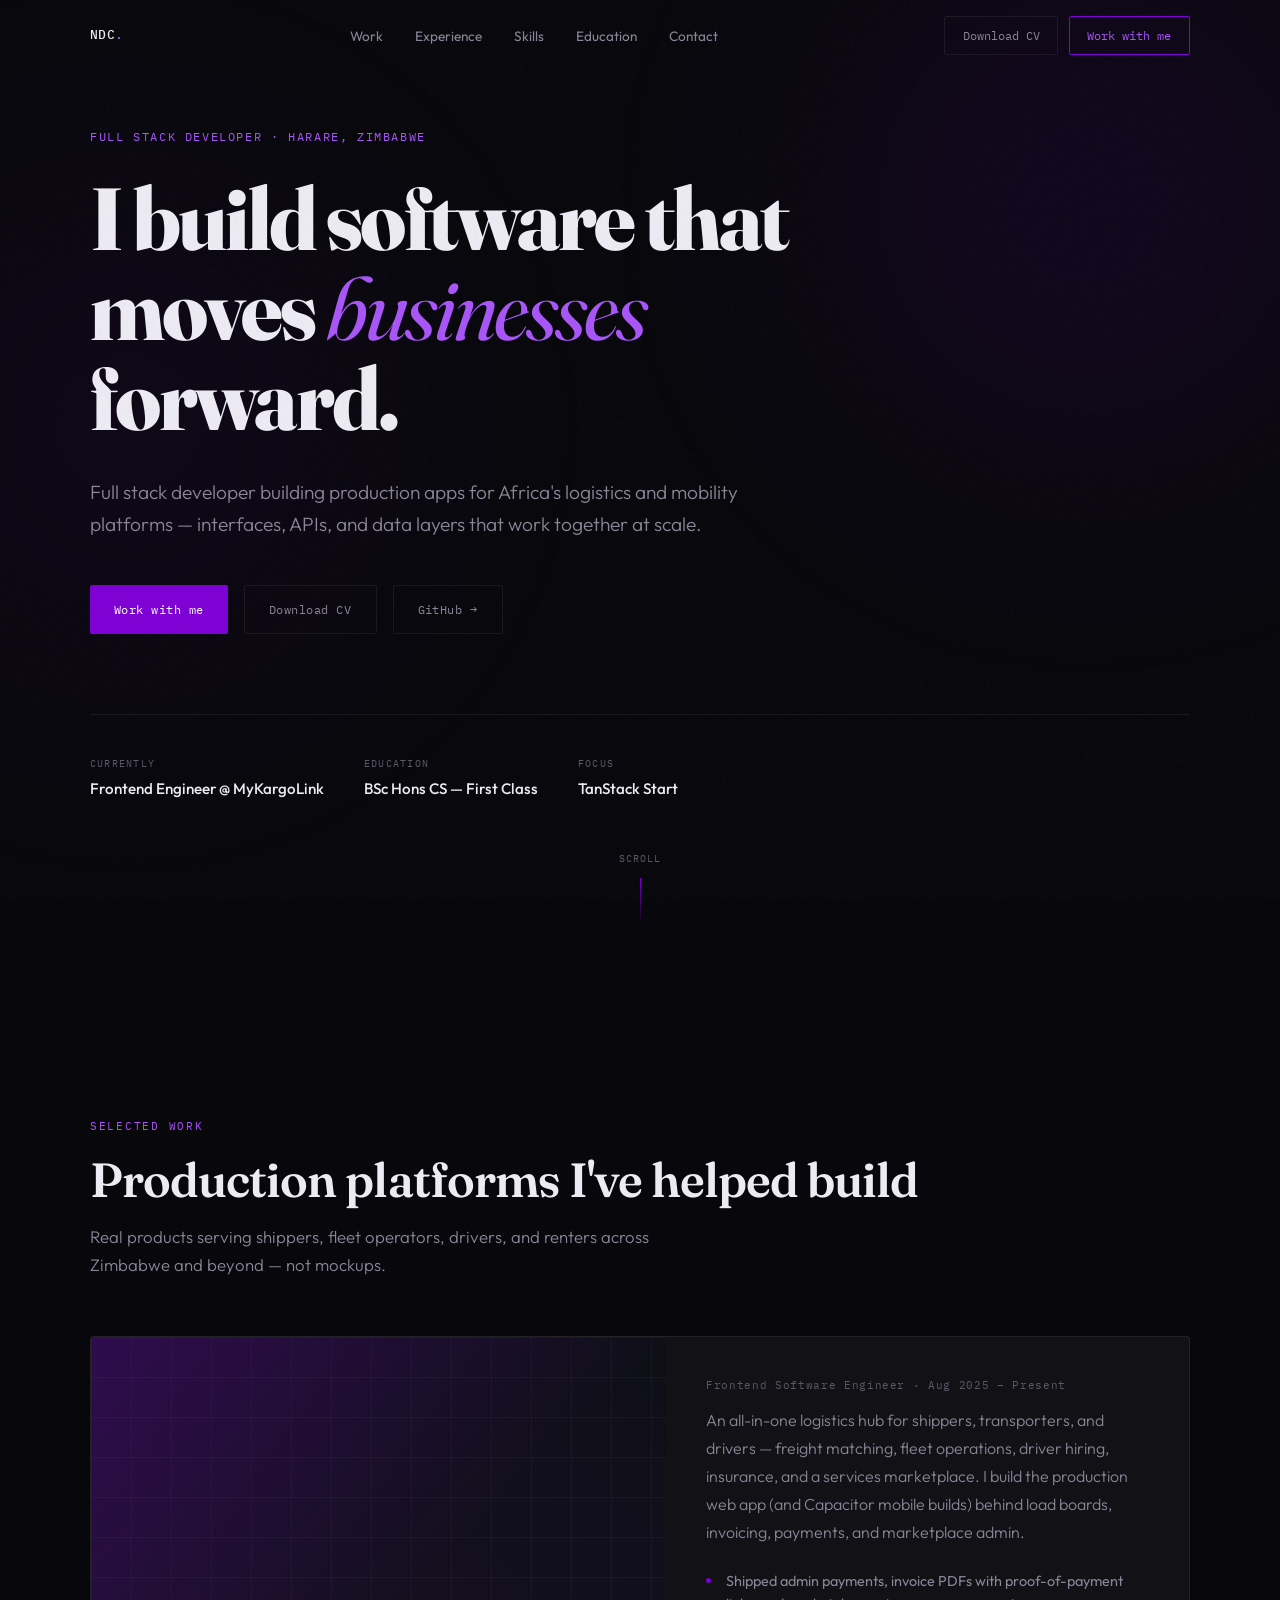
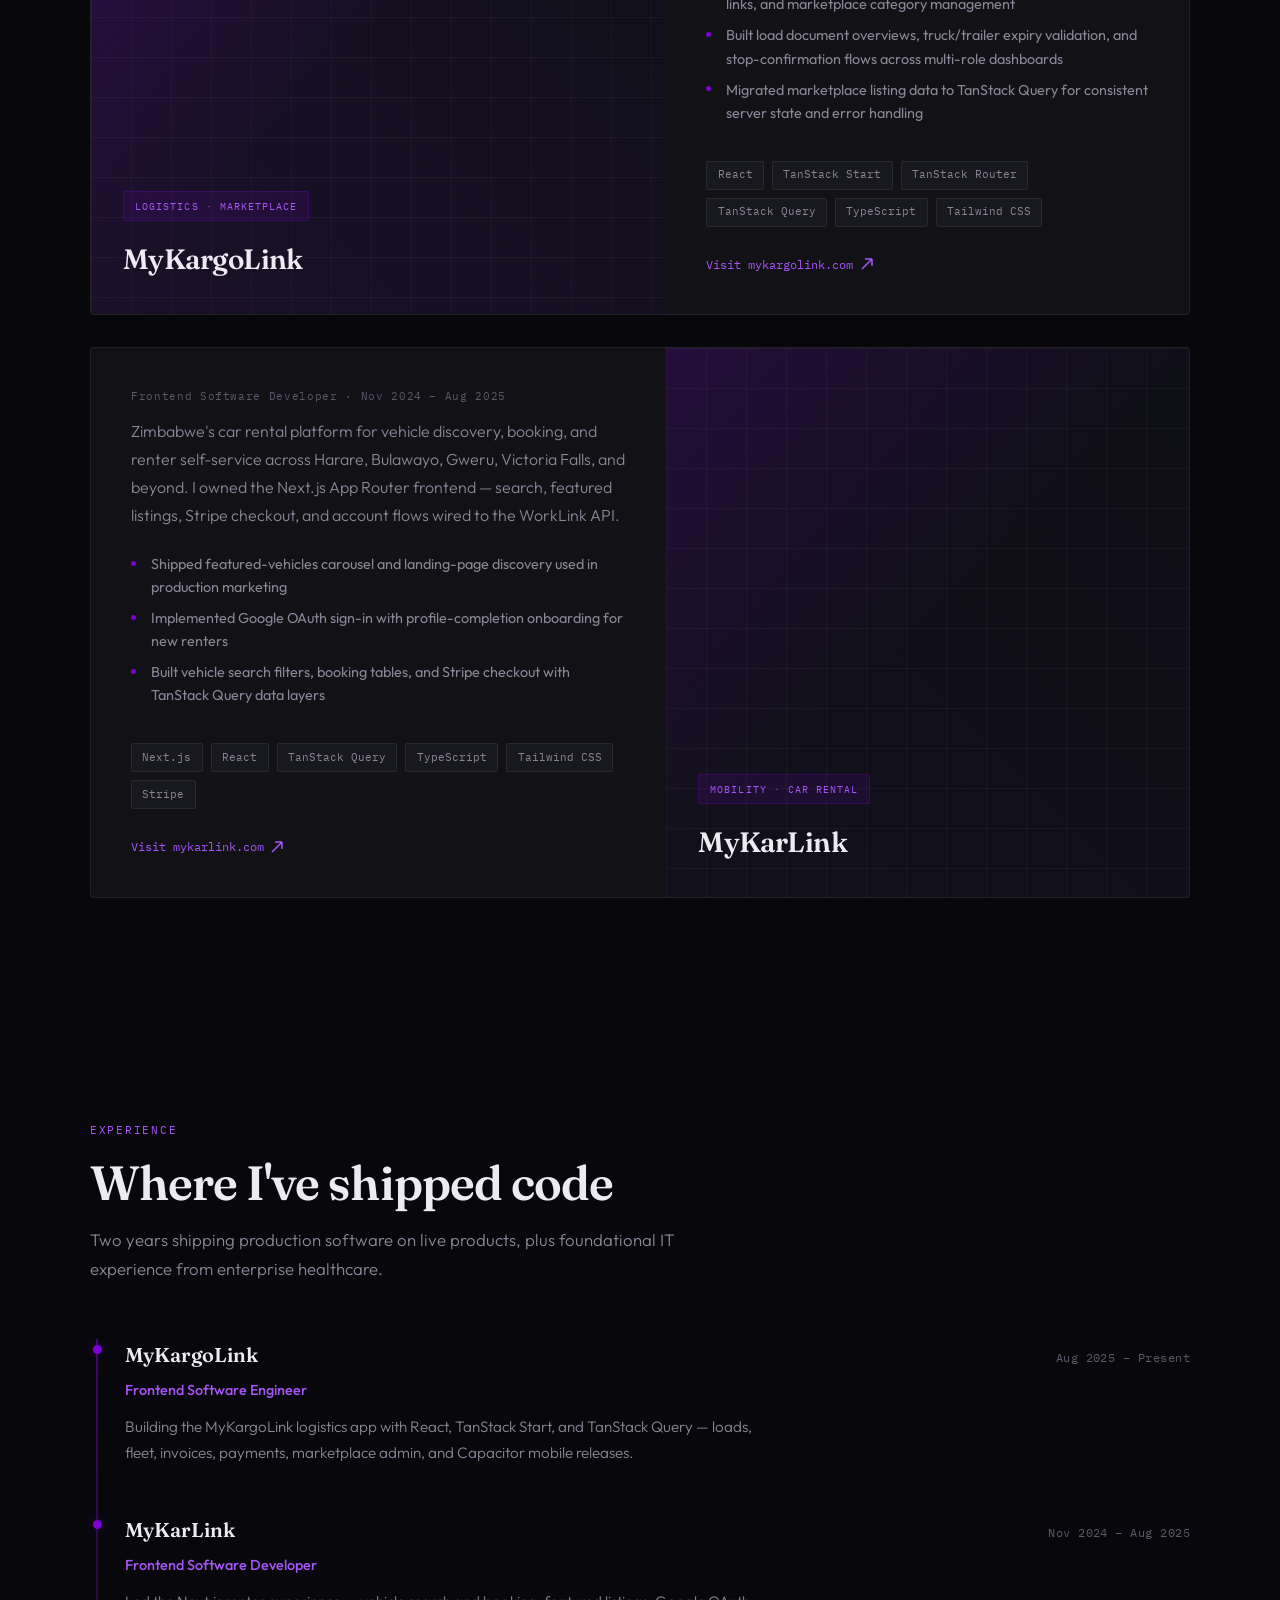
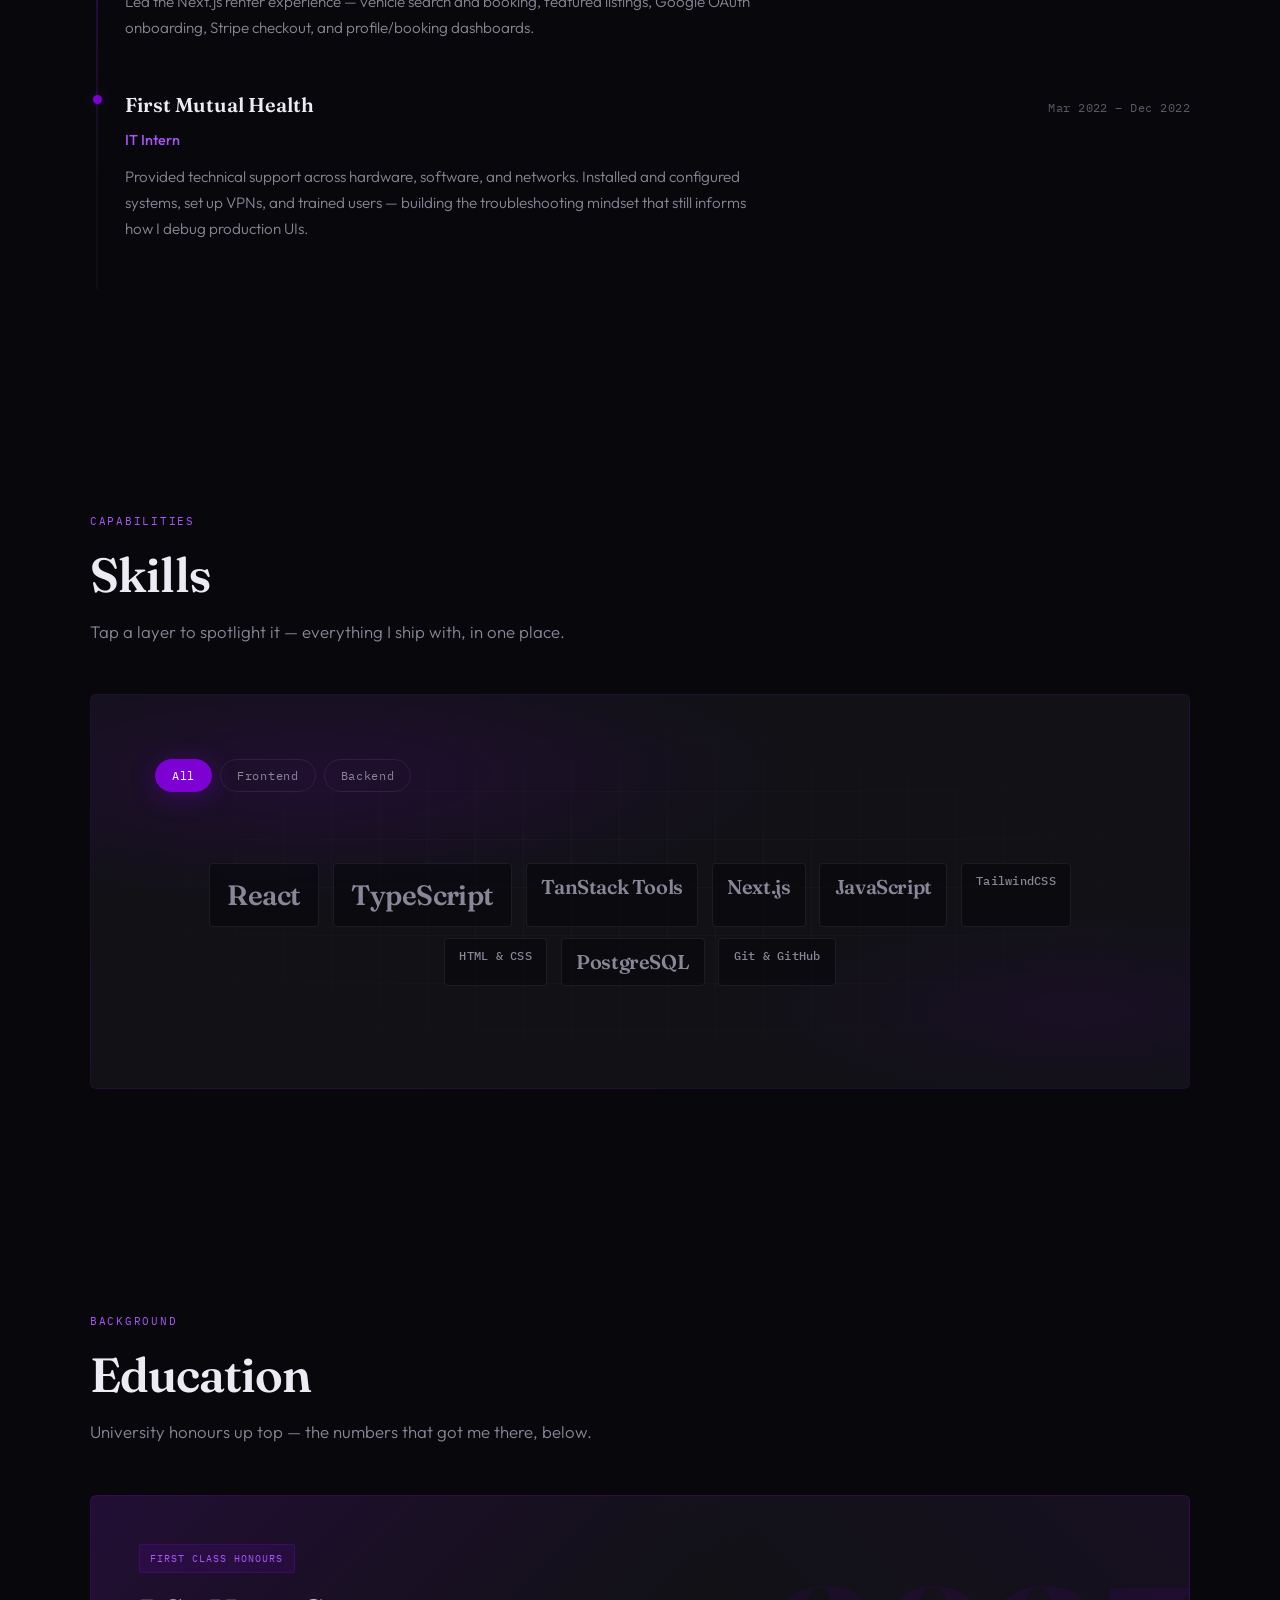
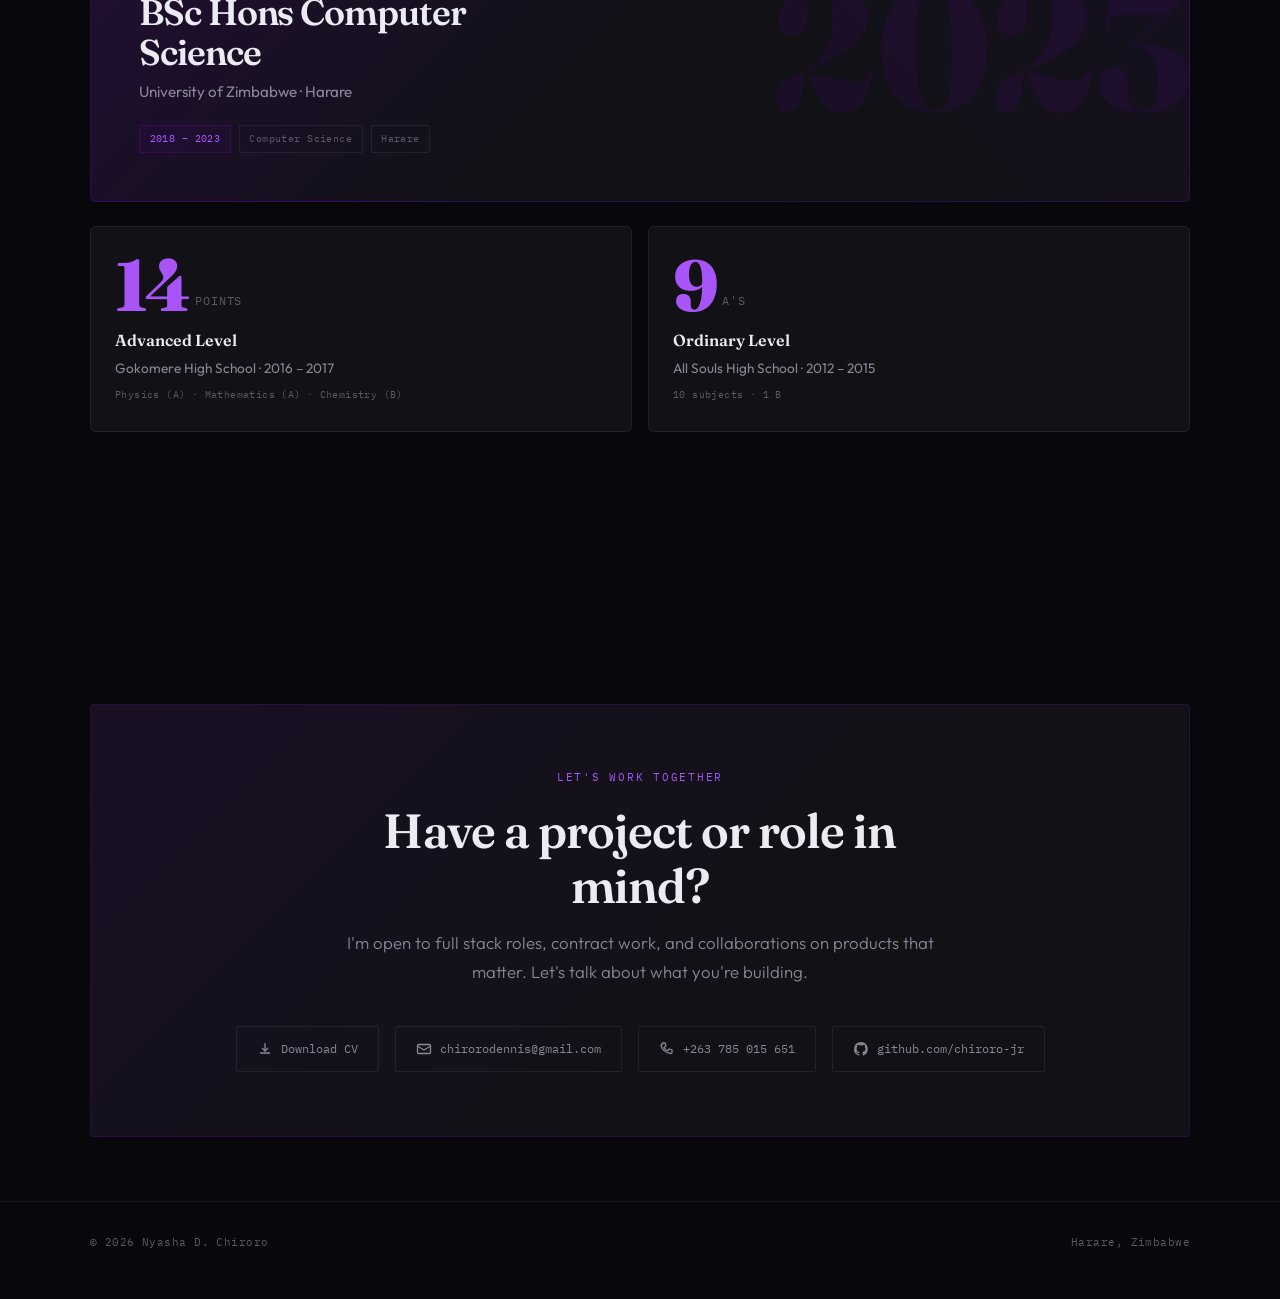
==== commit cf19d76d: "Correct project descriptions and stacks from actual codebases. MyKargoLink uses TanStack Start and R" ====
--- a/public/index.html
+++ b/public/index.html
@@ -10,6 +10,13 @@
   <meta name="theme-color" content="#7e01d4">
   <link rel="canonical" href="https://nyashachiroro.com/">
   <link rel="me" href="https://github.com/chiroro-jr/">
+
+  <!-- Favicon -->
+  <link rel="icon" href="/favicon/favicon.ico" sizes="any">
+  <link rel="icon" type="image/png" sizes="32x32" href="/favicon/favicon-32x32.png">
+  <link rel="icon" type="image/png" sizes="16x16" href="/favicon/favicon-16x16.png">
+  <link rel="apple-touch-icon" sizes="180x180" href="/favicon/apple-touch-icon.png">
+  <link rel="manifest" href="/favicon/site.webmanifest">
 
   <!-- Open Graph -->
   <meta property="og:type" content="website">
@@ -1109,19 +1116,20 @@
             <div class="work-body">
               <p class="work-role">Frontend Software Engineer · Aug 2025 – Present</p>
               <p class="work-desc">
-                An all-in-one logistics platform connecting shippers, transporters, service providers, and drivers. I build the interfaces that power intelligent freight matching, live load visibility, fleet management dashboards, and a vetted driver marketplace.
+                An all-in-one logistics hub for shippers, transporters, and drivers — freight matching, fleet operations, driver hiring, insurance, and a services marketplace. I build the production web app (and Capacitor mobile builds) behind load boards, invoicing, payments, and marketplace admin.
               </p>
               <ul class="work-highlights">
-                <li>Shipped responsive UI for load boards, bidding flows, and real-time tracking views</li>
-                <li>Translated complex multi-role UX into scalable Next.js and Angular components</li>
-                <li>Collaborated cross-functionally with designers and backend on payment & messaging features</li>
+                <li>Shipped admin payments, invoice PDFs with proof-of-payment links, and marketplace category management</li>
+                <li>Built load document overviews, truck/trailer expiry validation, and stop-confirmation flows across multi-role dashboards</li>
+                <li>Migrated marketplace listing data to TanStack Query for consistent server state and error handling</li>
               </ul>
               <div class="work-stack">
-                <span class="tag">Next.js</span>
-                <span class="tag">Angular</span>
-                <span class="tag">TailwindCSS</span>
-                <span class="tag">Bootstrap</span>
+                <span class="tag">React</span>
+                <span class="tag">TanStack Start</span>
+                <span class="tag">TanStack Router</span>
+                <span class="tag">TanStack Query</span>
                 <span class="tag">TypeScript</span>
+                <span class="tag">Tailwind CSS</span>
               </div>
               <a href="https://mykargolink.com" target="_blank" rel="noopener noreferrer" class="work-link">
                 Visit mykargolink.com
@@ -1143,19 +1151,20 @@
             <div class="work-body">
               <p class="work-role">Frontend Software Developer · Nov 2024 – Aug 2025</p>
               <p class="work-desc">
-                Zimbabwe's car rental and vehicle-sharing platform with 24/7 support, multi-location pickup, and a best-price guarantee. I owned the frontend for vehicle discovery, booking flows, and renter-facing dashboards across Harare, Bulawayo, Gweru, and Victoria Falls.
+                Zimbabwe's car rental platform for vehicle discovery, booking, and renter self-service across Harare, Bulawayo, Gweru, Victoria Falls, and beyond. I owned the Next.js App Router frontend — search, featured listings, Stripe checkout, and account flows wired to the WorkLink API.
               </p>
               <ul class="work-highlights">
-                <li>Built responsive booking and fleet-browsing experiences used by customers nationwide</li>
-                <li>Implemented design-system components with TailwindCSS and Bootstrap</li>
-                <li>Optimized UI performance for mobile-first users across varying network conditions</li>
+                <li>Shipped featured-vehicles carousel and landing-page discovery used in production marketing</li>
+                <li>Implemented Google OAuth sign-in with profile-completion onboarding for new renters</li>
+                <li>Built vehicle search filters, booking tables, and Stripe checkout with TanStack Query data layers</li>
               </ul>
               <div class="work-stack">
                 <span class="tag">Next.js</span>
-                <span class="tag">Angular</span>
-                <span class="tag">TailwindCSS</span>
-                <span class="tag">Bootstrap</span>
-                <span class="tag">JavaScript</span>
+                <span class="tag">React</span>
+                <span class="tag">TanStack Query</span>
+                <span class="tag">TypeScript</span>
+                <span class="tag">Tailwind CSS</span>
+                <span class="tag">Stripe</span>
               </div>
               <a href="https://mykarlink.com" target="_blank" rel="noopener noreferrer" class="work-link">
                 Visit mykarlink.com
@@ -1185,7 +1194,7 @@
             </div>
             <p class="timeline-role">Frontend Software Engineer</p>
             <p class="timeline-desc">
-              Developing and maintaining user interfaces for a multi-sided logistics marketplace. Translating UI/UX designs into responsive, production-grade components. Building scalable frontend architecture with modern frameworks.
+              Building the MyKargoLink logistics app with React, TanStack Start, and TanStack Query — loads, fleet, invoices, payments, marketplace admin, and Capacitor mobile releases.
             </p>
           </div>
 
@@ -1196,7 +1205,7 @@
             </div>
             <p class="timeline-role">Frontend Software Developer</p>
             <p class="timeline-desc">
-              Led frontend development for Zimbabwe's car rental platform. Shipped vehicle hiring and renting flows, collaborated with designers and backend engineers, and maintained a scalable component library.
+              Led the Next.js renter experience — vehicle search and booking, featured listings, Google OAuth onboarding, Stripe checkout, and profile/booking dashboards.
             </p>
           </div>
 
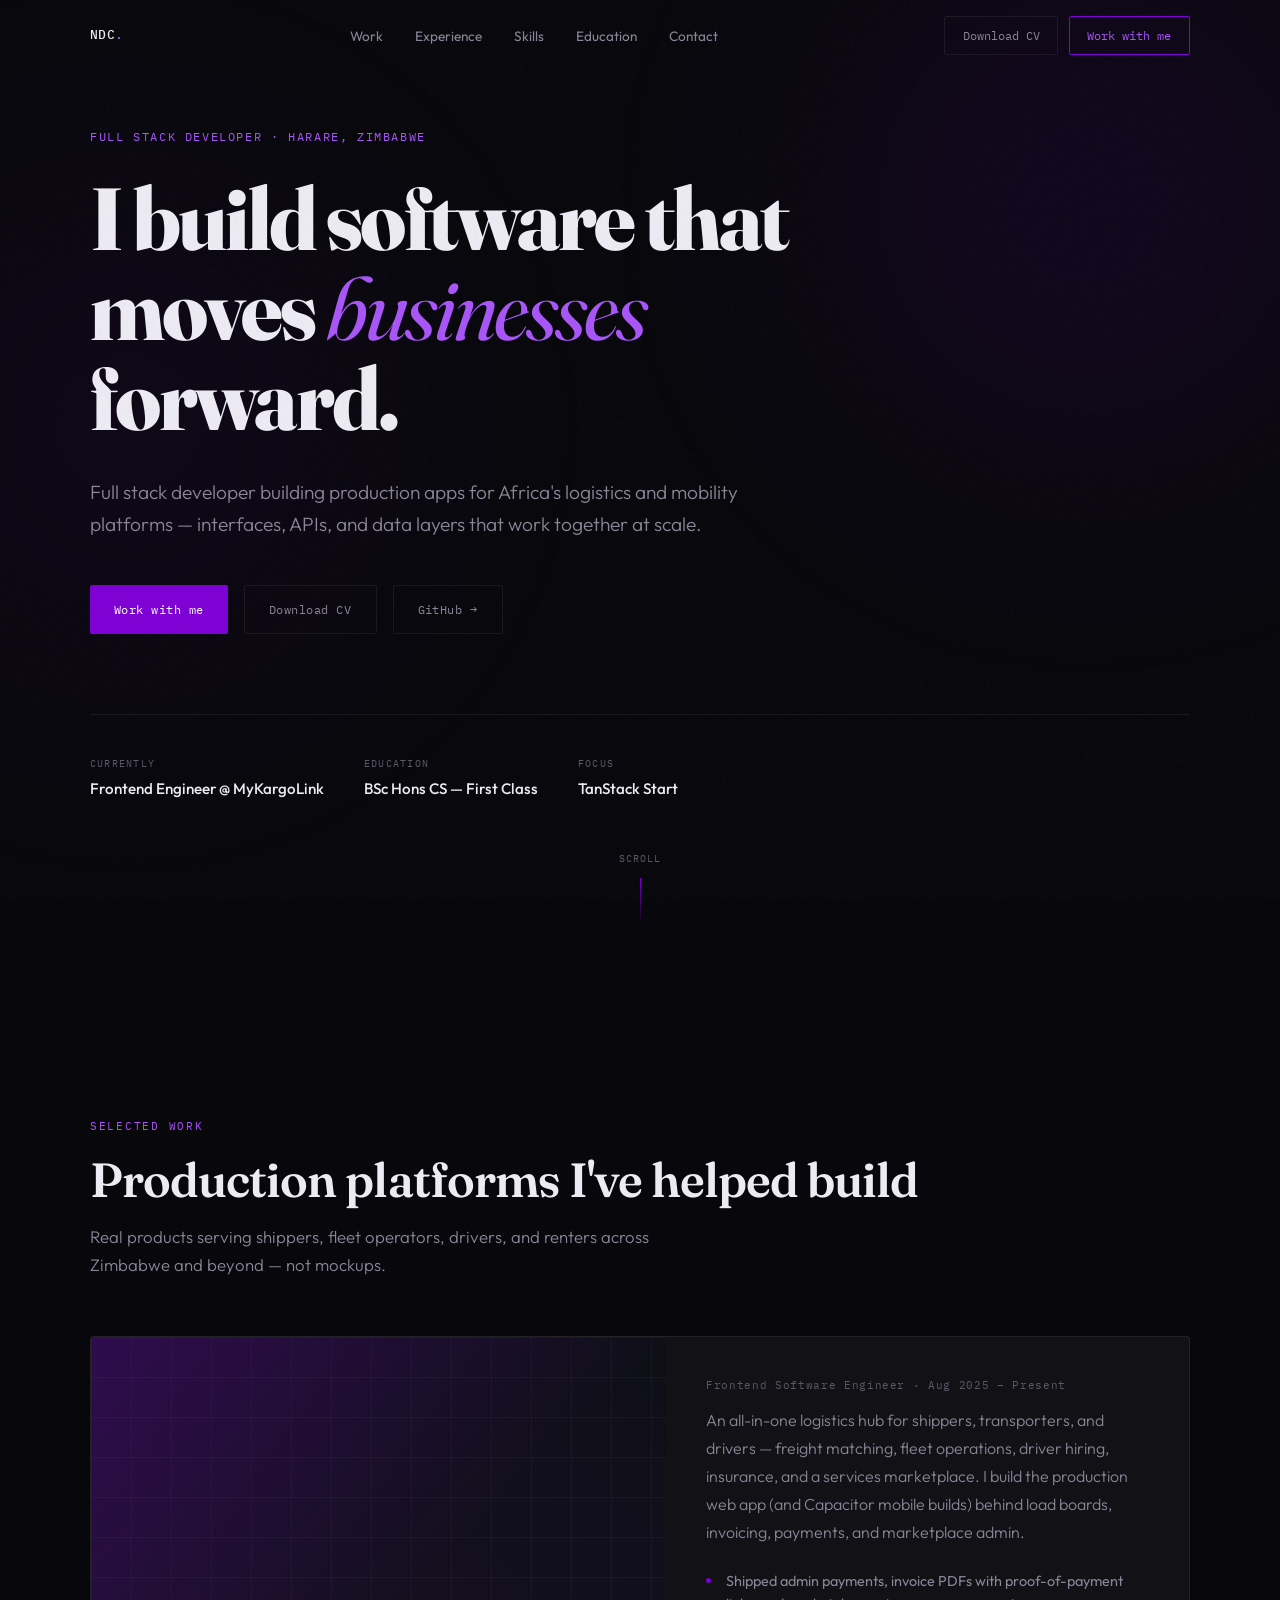
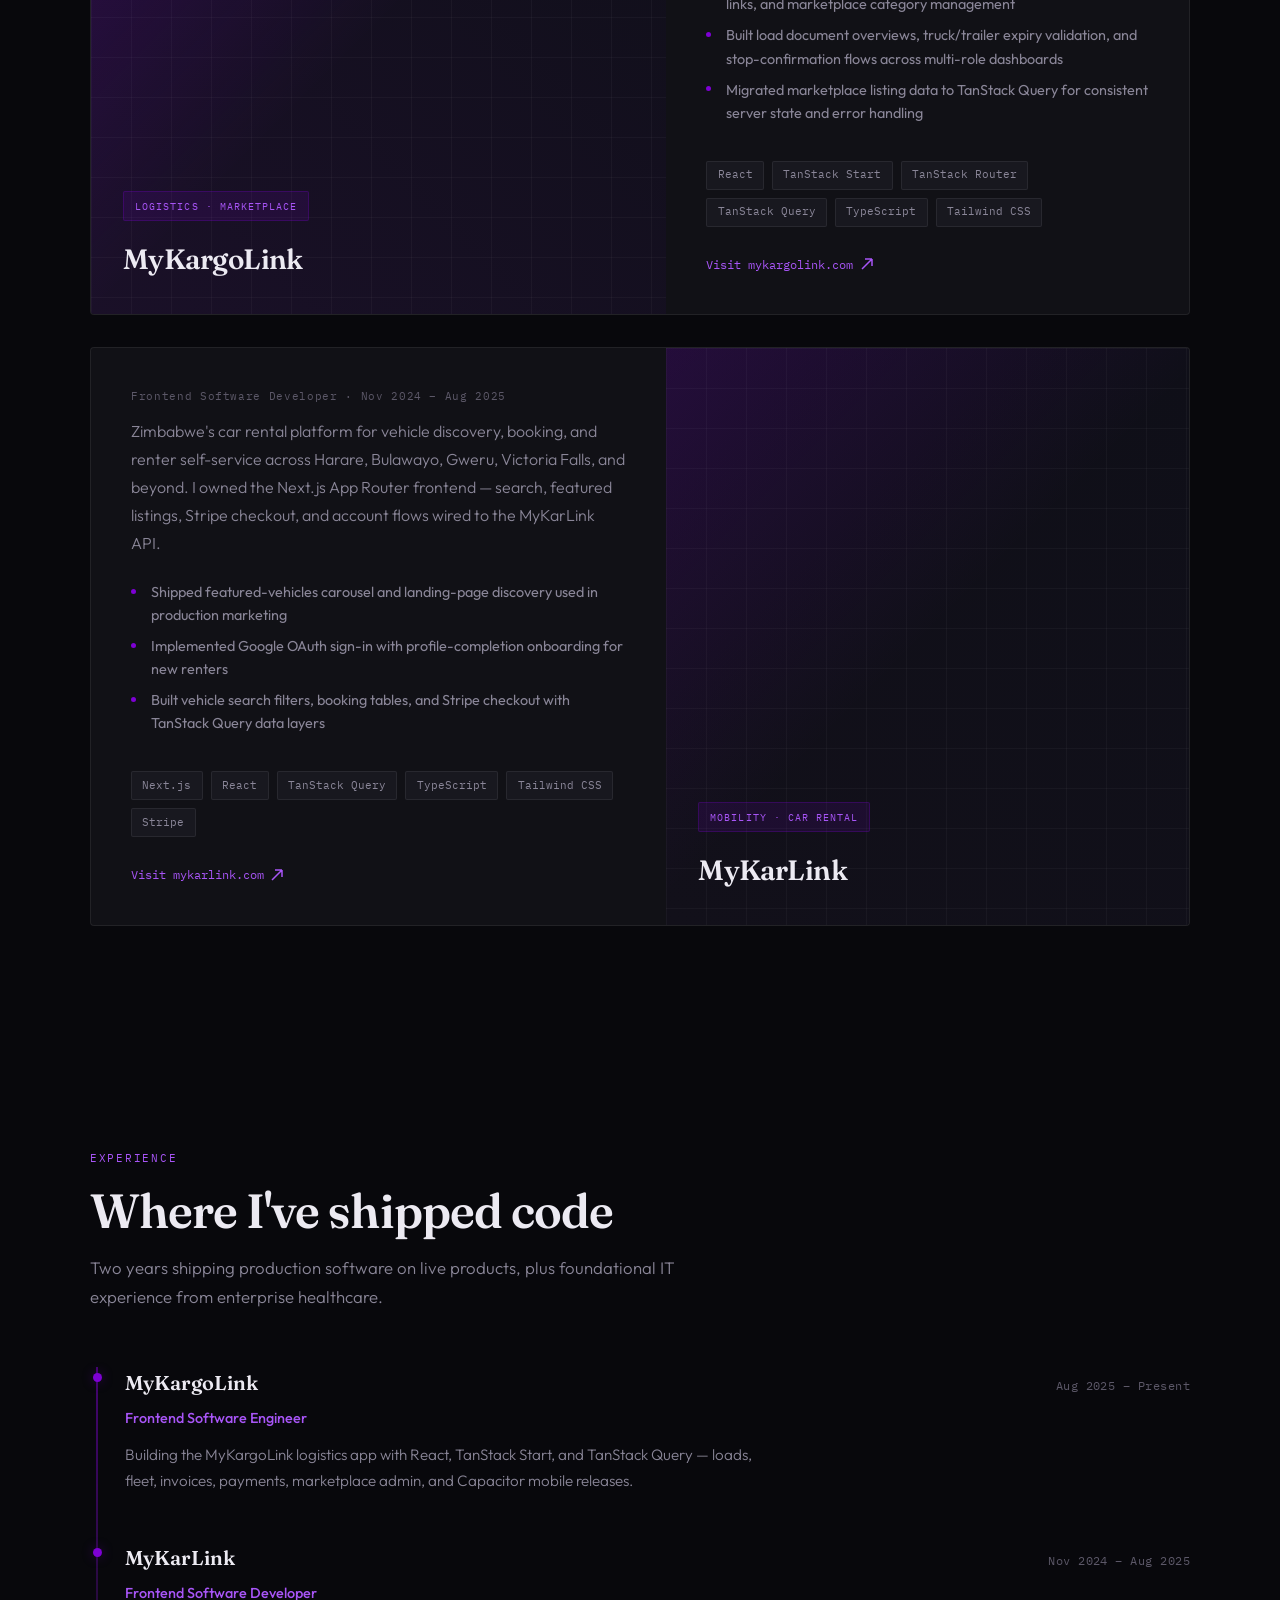
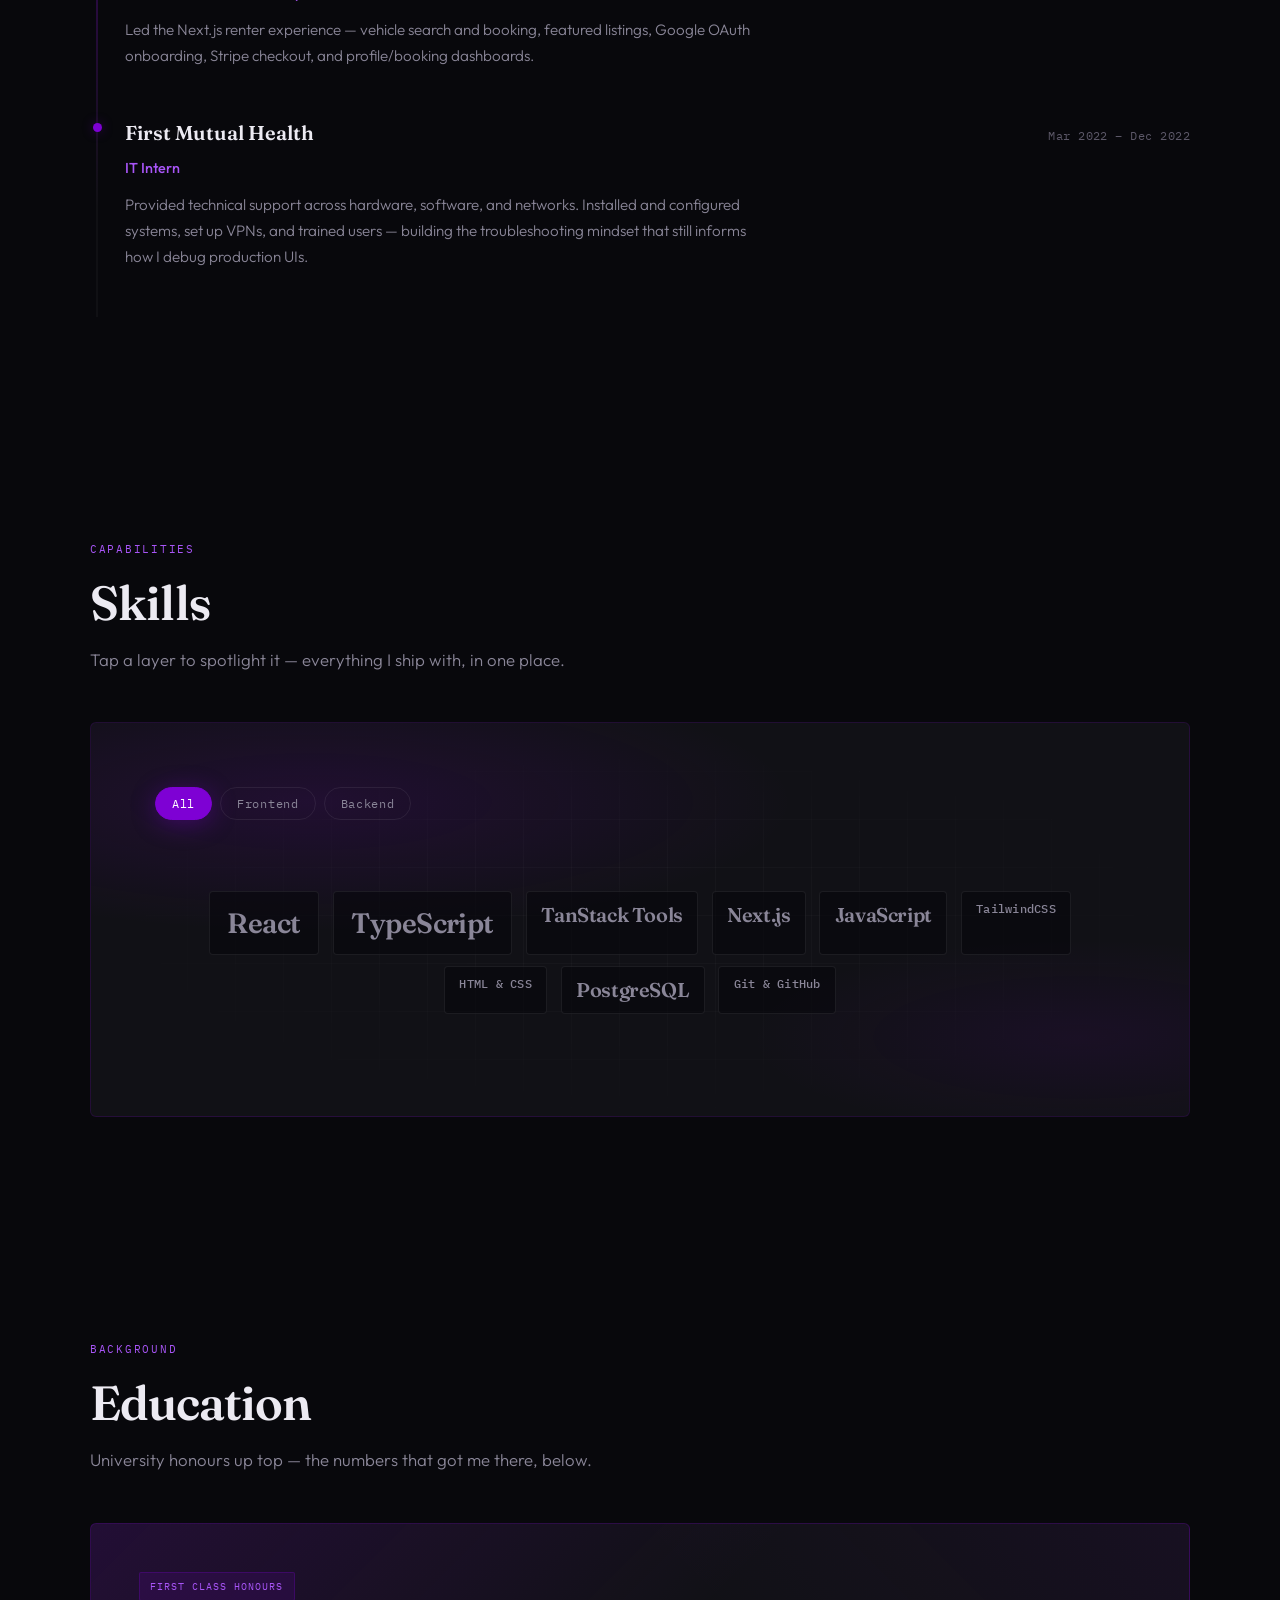
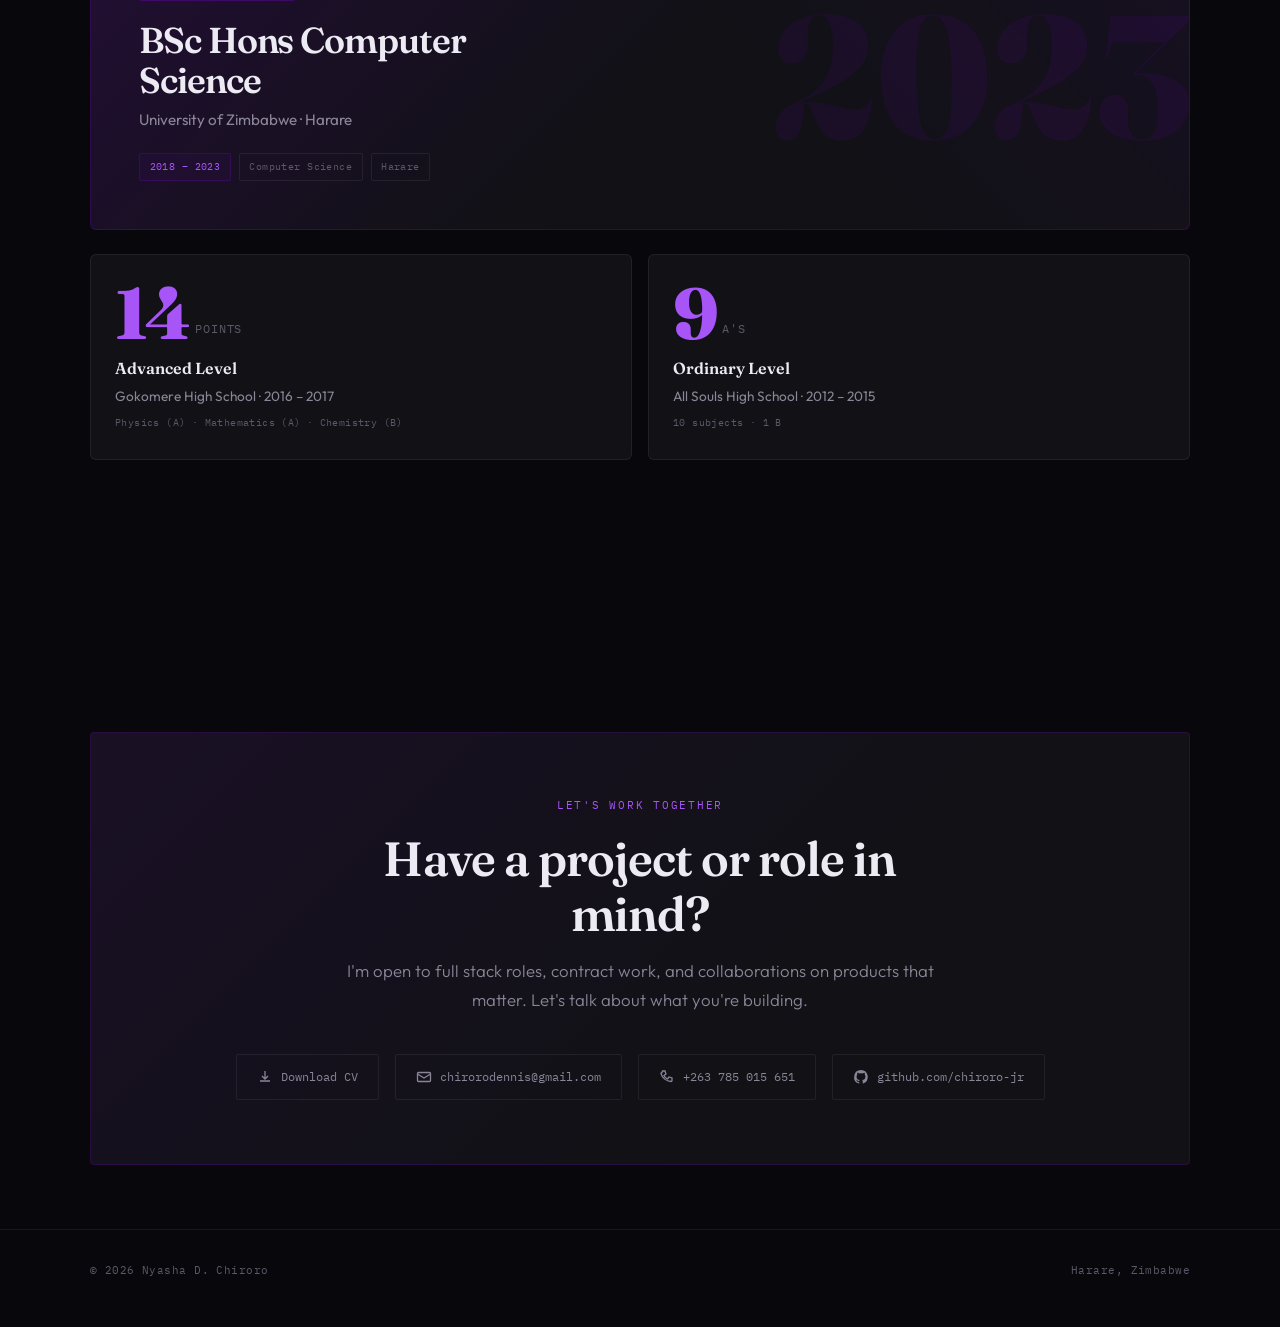
==== commit 55651a7c: "Fix MyKarLink project copy to reference MyKarLink API. Co-authored-by: Cursor <cursoragent@cursor.co" ====
--- a/public/index.html
+++ b/public/index.html
@@ -1151,7 +1151,7 @@
             <div class="work-body">
               <p class="work-role">Frontend Software Developer · Nov 2024 – Aug 2025</p>
               <p class="work-desc">
-                Zimbabwe's car rental platform for vehicle discovery, booking, and renter self-service across Harare, Bulawayo, Gweru, Victoria Falls, and beyond. I owned the Next.js App Router frontend — search, featured listings, Stripe checkout, and account flows wired to the WorkLink API.
+                Zimbabwe's car rental platform for vehicle discovery, booking, and renter self-service across Harare, Bulawayo, Gweru, Victoria Falls, and beyond. I owned the Next.js App Router frontend — search, featured listings, Stripe checkout, and account flows wired to the MyKarLink API.
               </p>
               <ul class="work-highlights">
                 <li>Shipped featured-vehicles carousel and landing-page discovery used in production marketing</li>
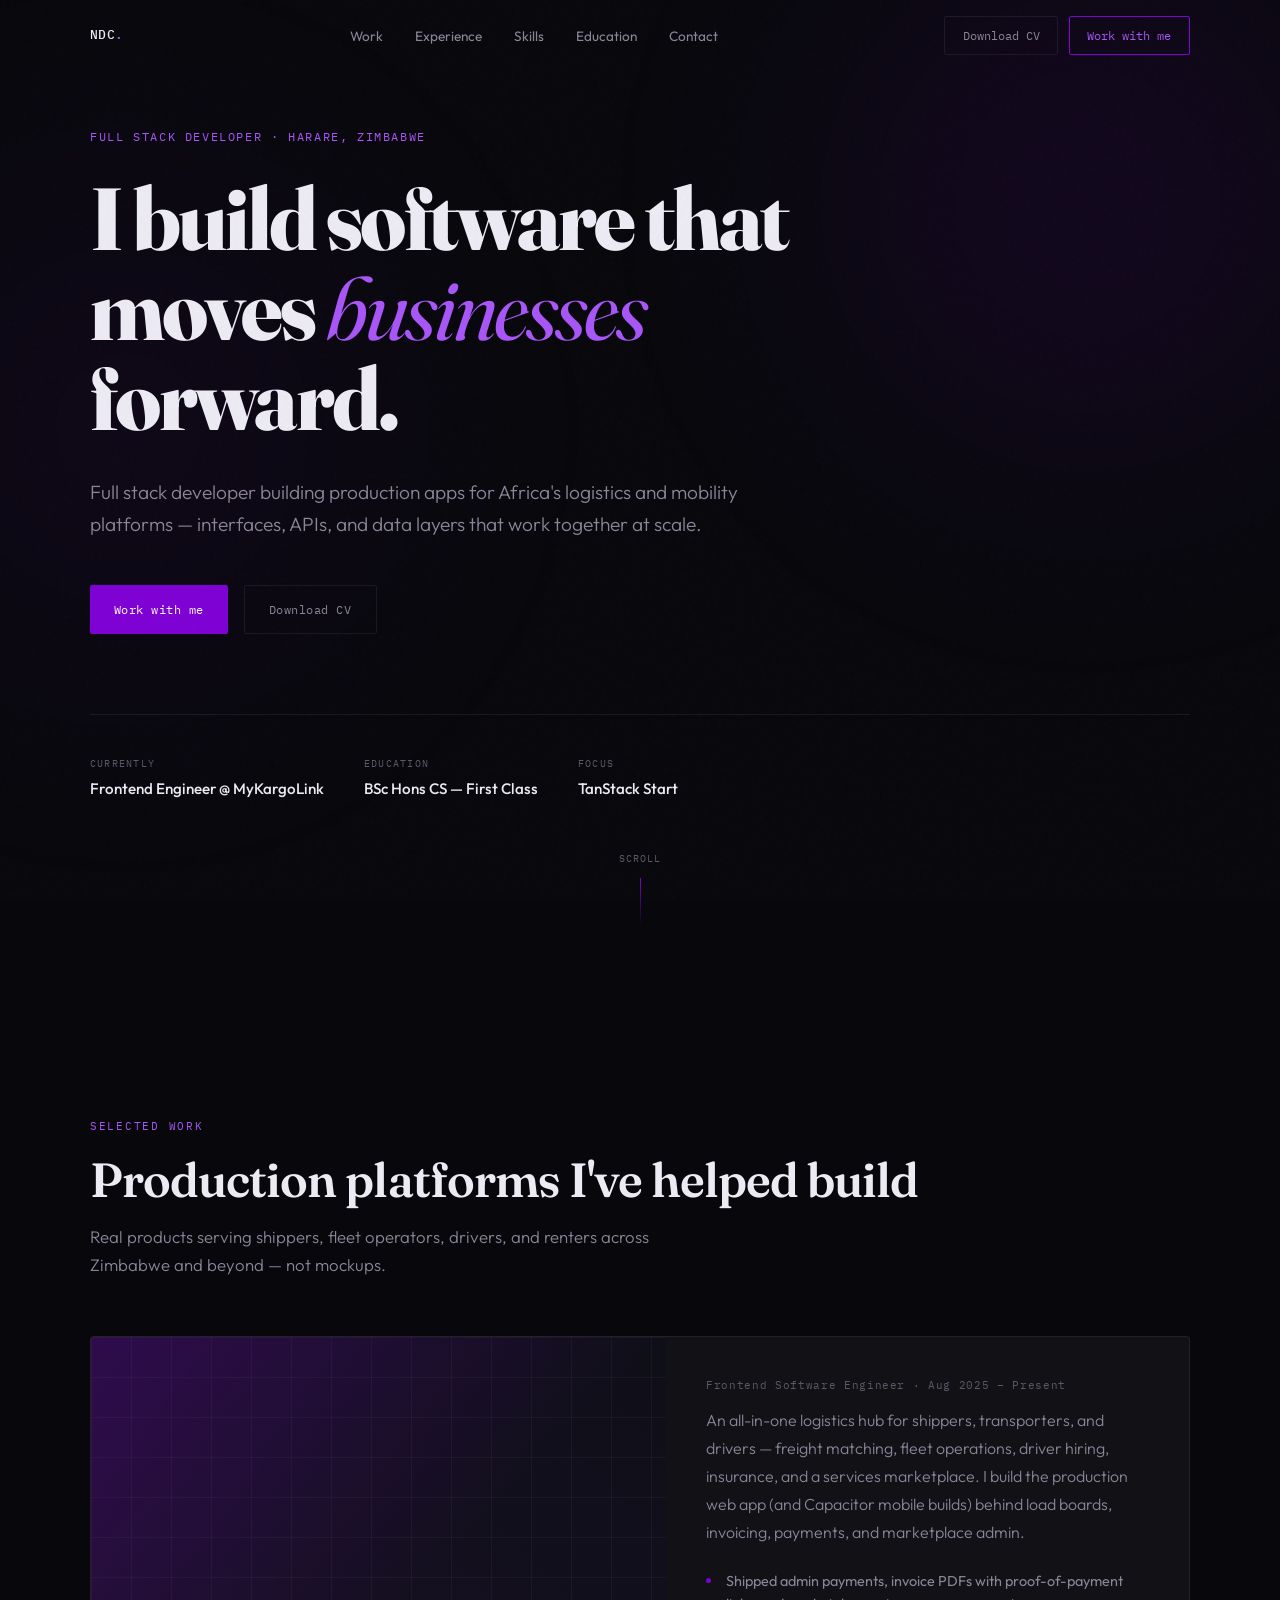
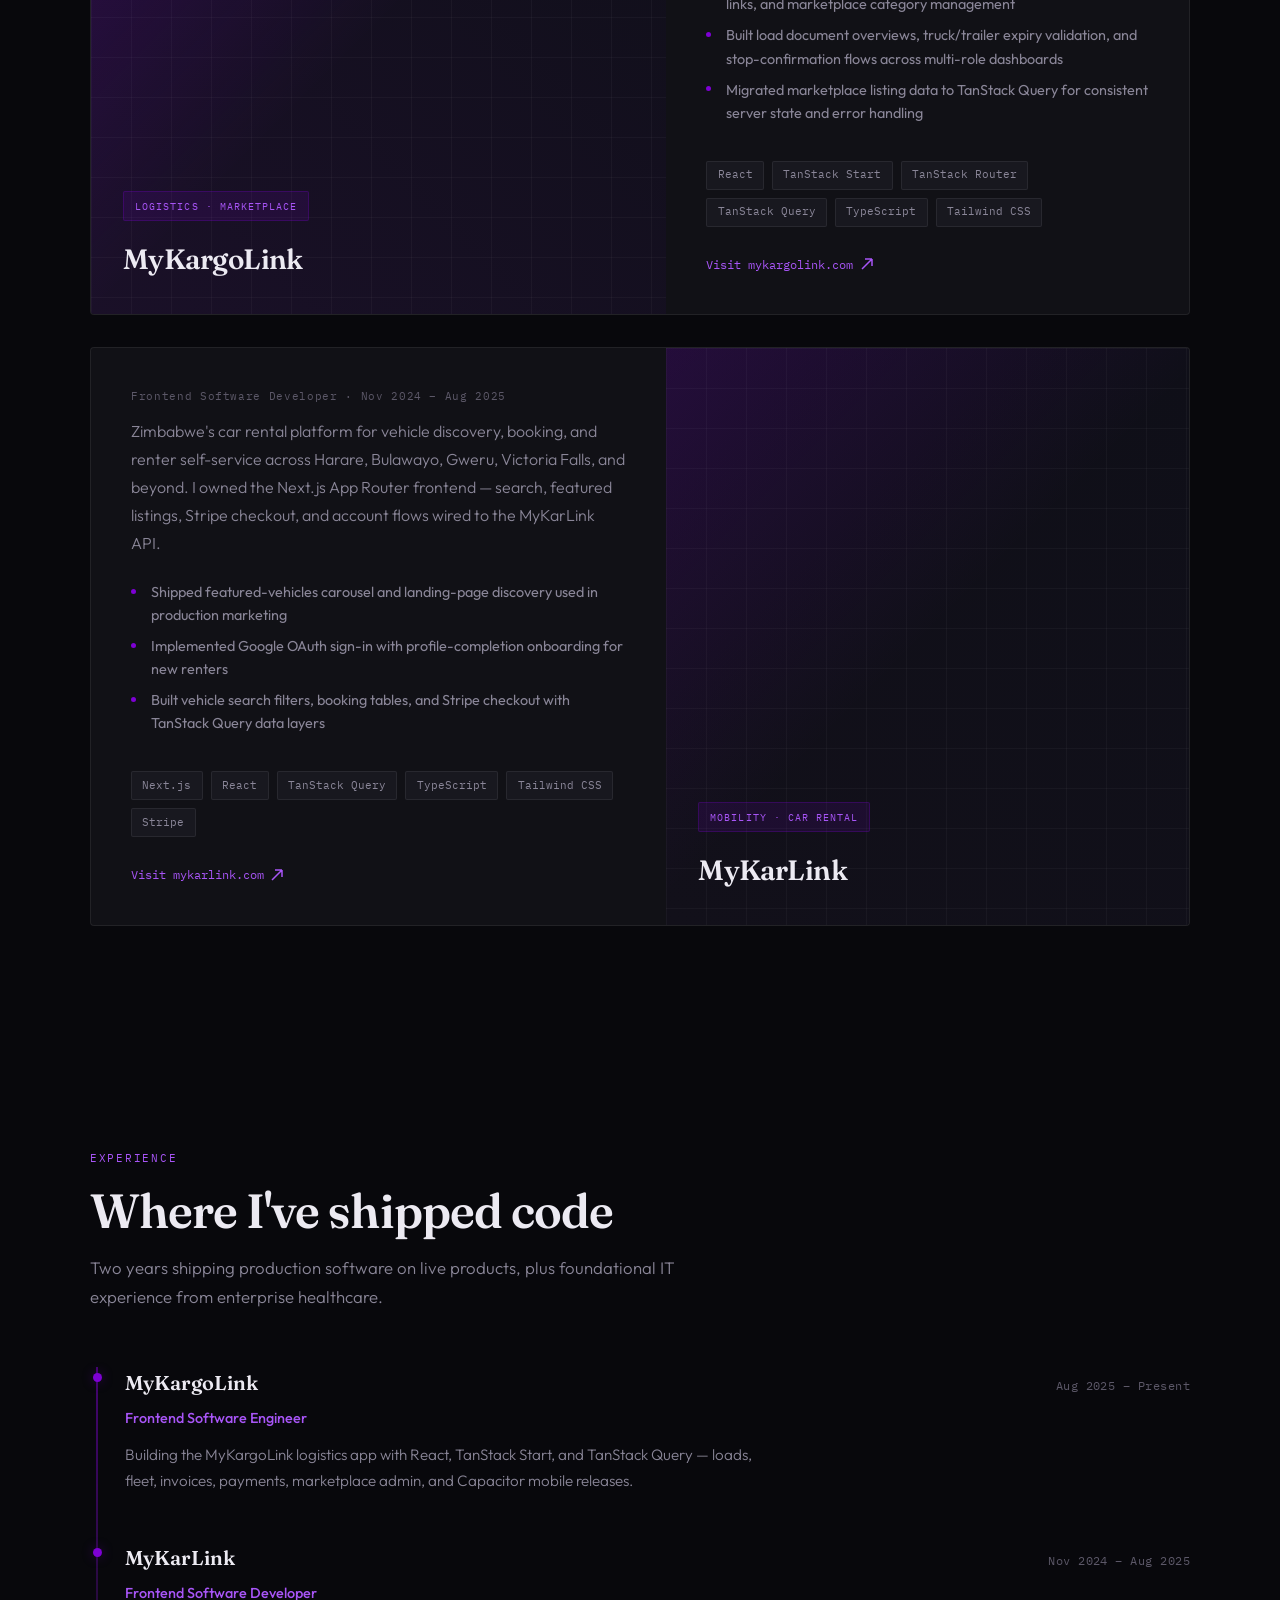
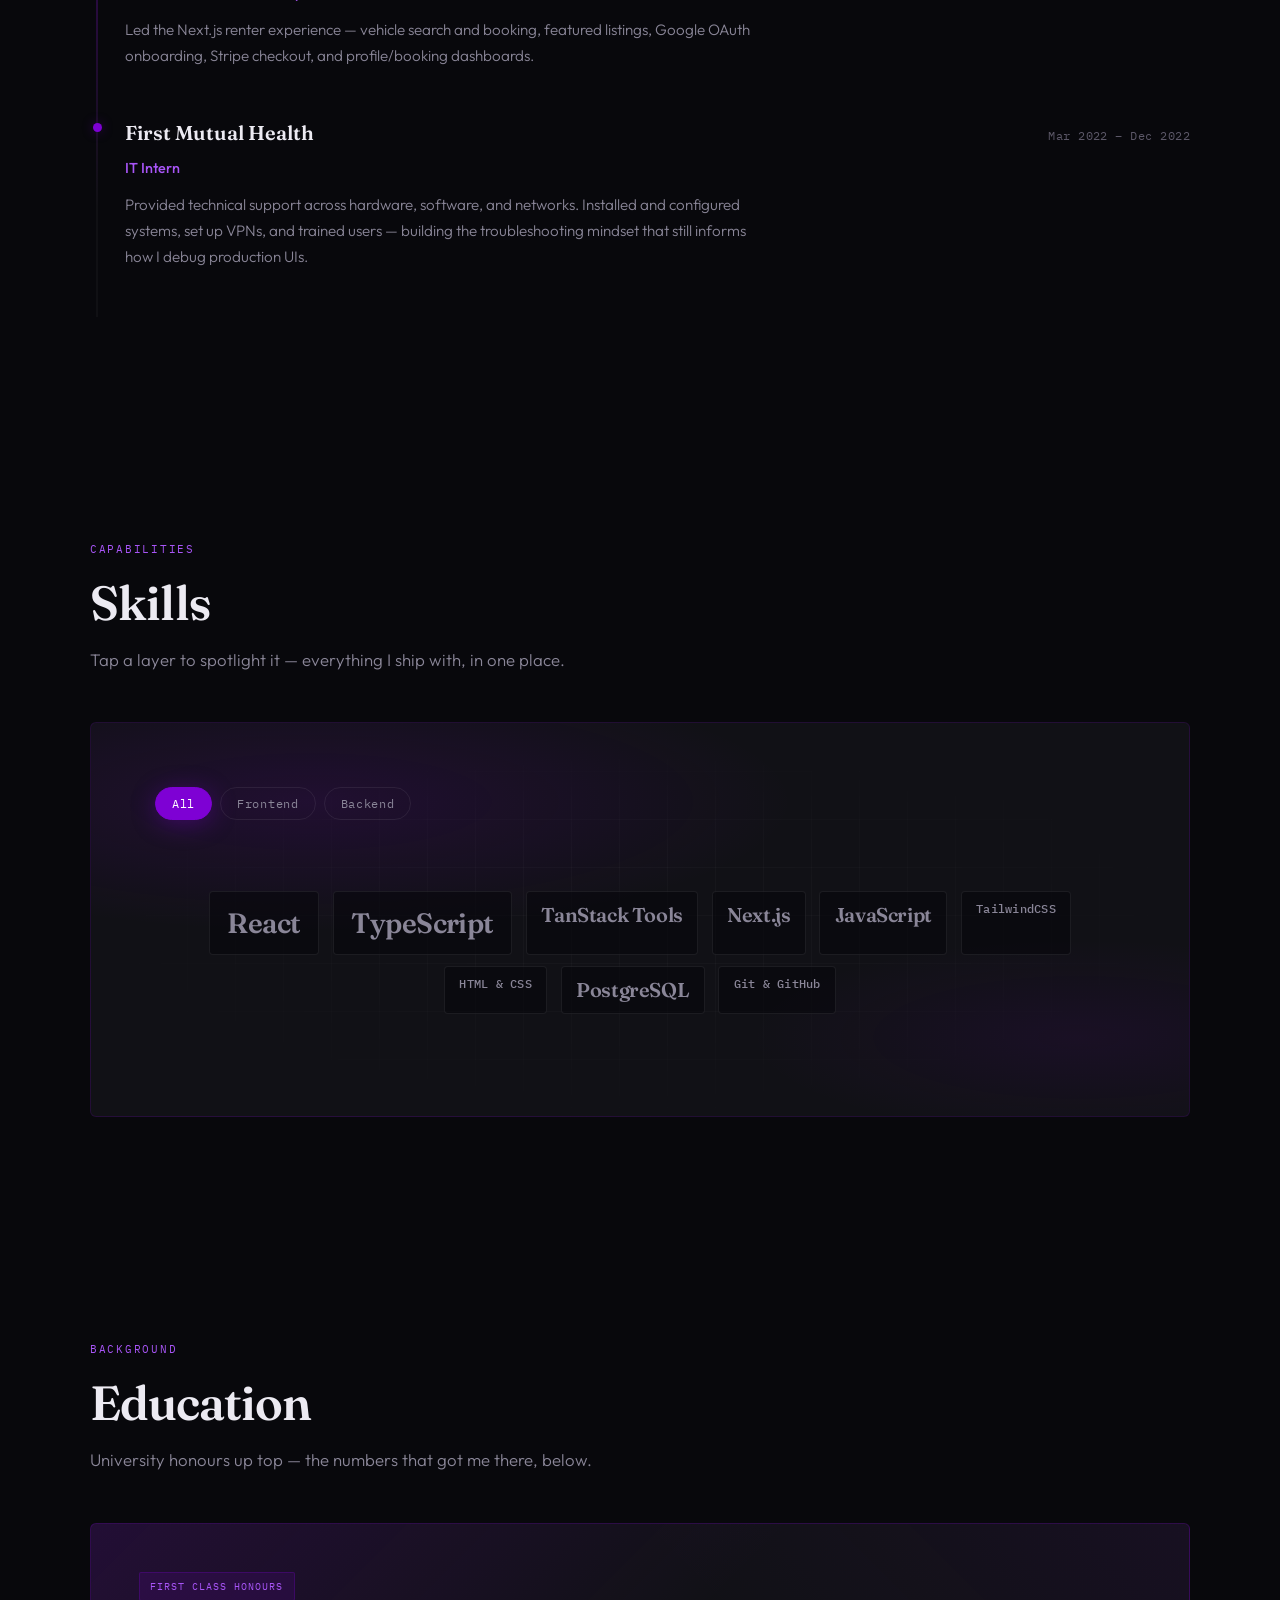
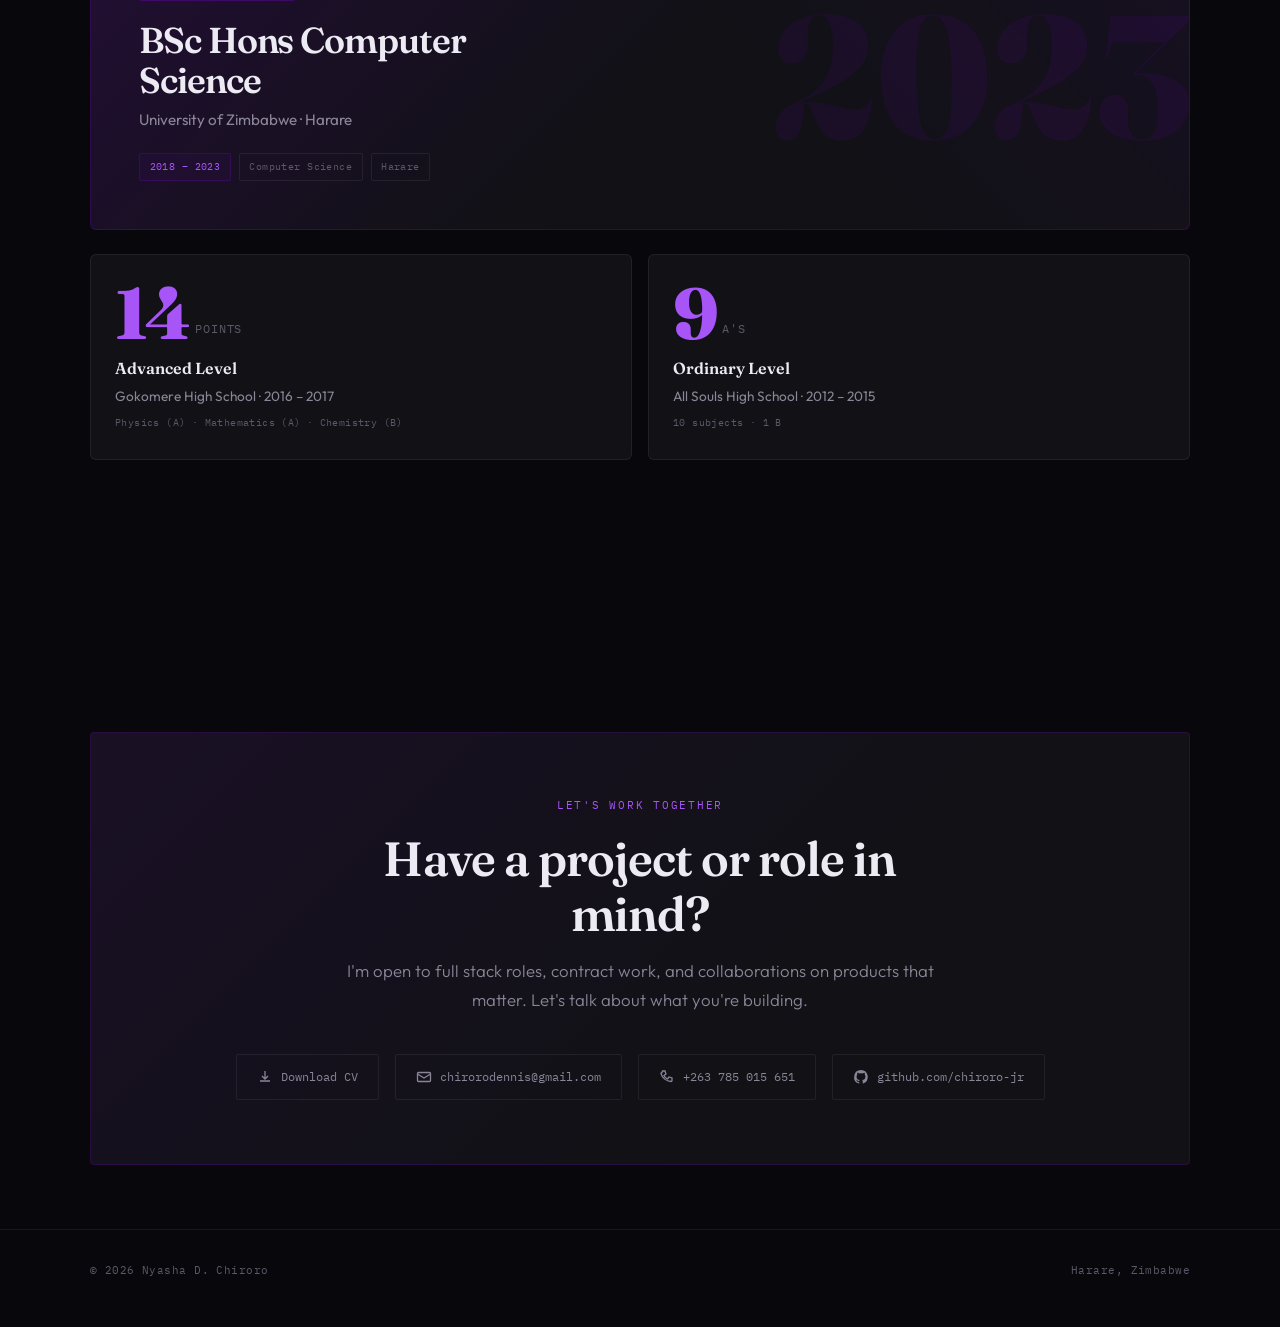
==== commit 491e6973: "Improve mobile nav layout and simplify hero actions. Stack menu CTAs below nav links on small screen" ====
--- a/public/index.html
+++ b/public/index.html
@@ -1014,25 +1014,39 @@
     @media (max-width: 640px) {
       .nav-links, .nav-actions { display: none; }
       .nav-toggle { display: block; }
+
+      nav.menu-open {
+        background: rgba(8, 8, 12, 0.97);
+        backdrop-filter: blur(16px);
+        border-bottom: 1px solid var(--border);
+      }
+      nav.menu-open .wrap {
+        flex-wrap: wrap;
+        align-items: center;
+      }
+      nav.menu-open .nav-logo { order: 1; }
+      nav.menu-open .nav-toggle { order: 2; }
       nav.menu-open .nav-links {
         display: flex;
         flex-direction: column;
-        position: absolute;
-        top: 100%;
-        left: 0;
-        right: 0;
-        background: rgba(8, 8, 12, 0.97);
-        backdrop-filter: blur(16px);
-        padding: 1.5rem clamp(1.25rem, 4vw, 2.5rem);
+        order: 3;
+        width: 100%;
+        padding: 1.25rem 0 1rem;
         gap: 1.25rem;
         border-bottom: 1px solid var(--border);
       }
       nav.menu-open .nav-actions {
         display: flex;
-        position: absolute;
-        top: calc(100% + 9rem);
-        right: clamp(1.25rem, 4vw, 2.5rem);
-        gap: 0.5rem;
+        flex-direction: column;
+        order: 4;
+        width: 100%;
+        align-items: stretch;
+        gap: 0.75rem;
+        padding: 1rem 0 0.25rem;
+      }
+      nav.menu-open .nav-actions a {
+        text-align: center;
+        width: 100%;
       }
     }
   </style>
@@ -1073,9 +1087,6 @@
       <div class="hero-actions">
         <a href="mailto:chirorodennis@gmail.com" class="btn btn-primary">Work with me</a>
         <a href="cv.pdf" class="btn btn-ghost" download="Nyasha-Chiroro-CV.pdf">Download CV</a>
-        <a href="https://github.com/chiroro-jr/" target="_blank" rel="noopener noreferrer" class="btn btn-ghost">
-          GitHub →
-        </a>
       </div>
       <div class="hero-meta">
         <div>
@@ -1356,7 +1367,7 @@
       nav.classList.toggle('menu-open');
     });
 
-    document.querySelectorAll('.nav-links a').forEach(link => {
+    document.querySelectorAll('.nav-links a, .nav-actions a').forEach(link => {
       link.addEventListener('click', () => nav.classList.remove('menu-open'));
     });
 
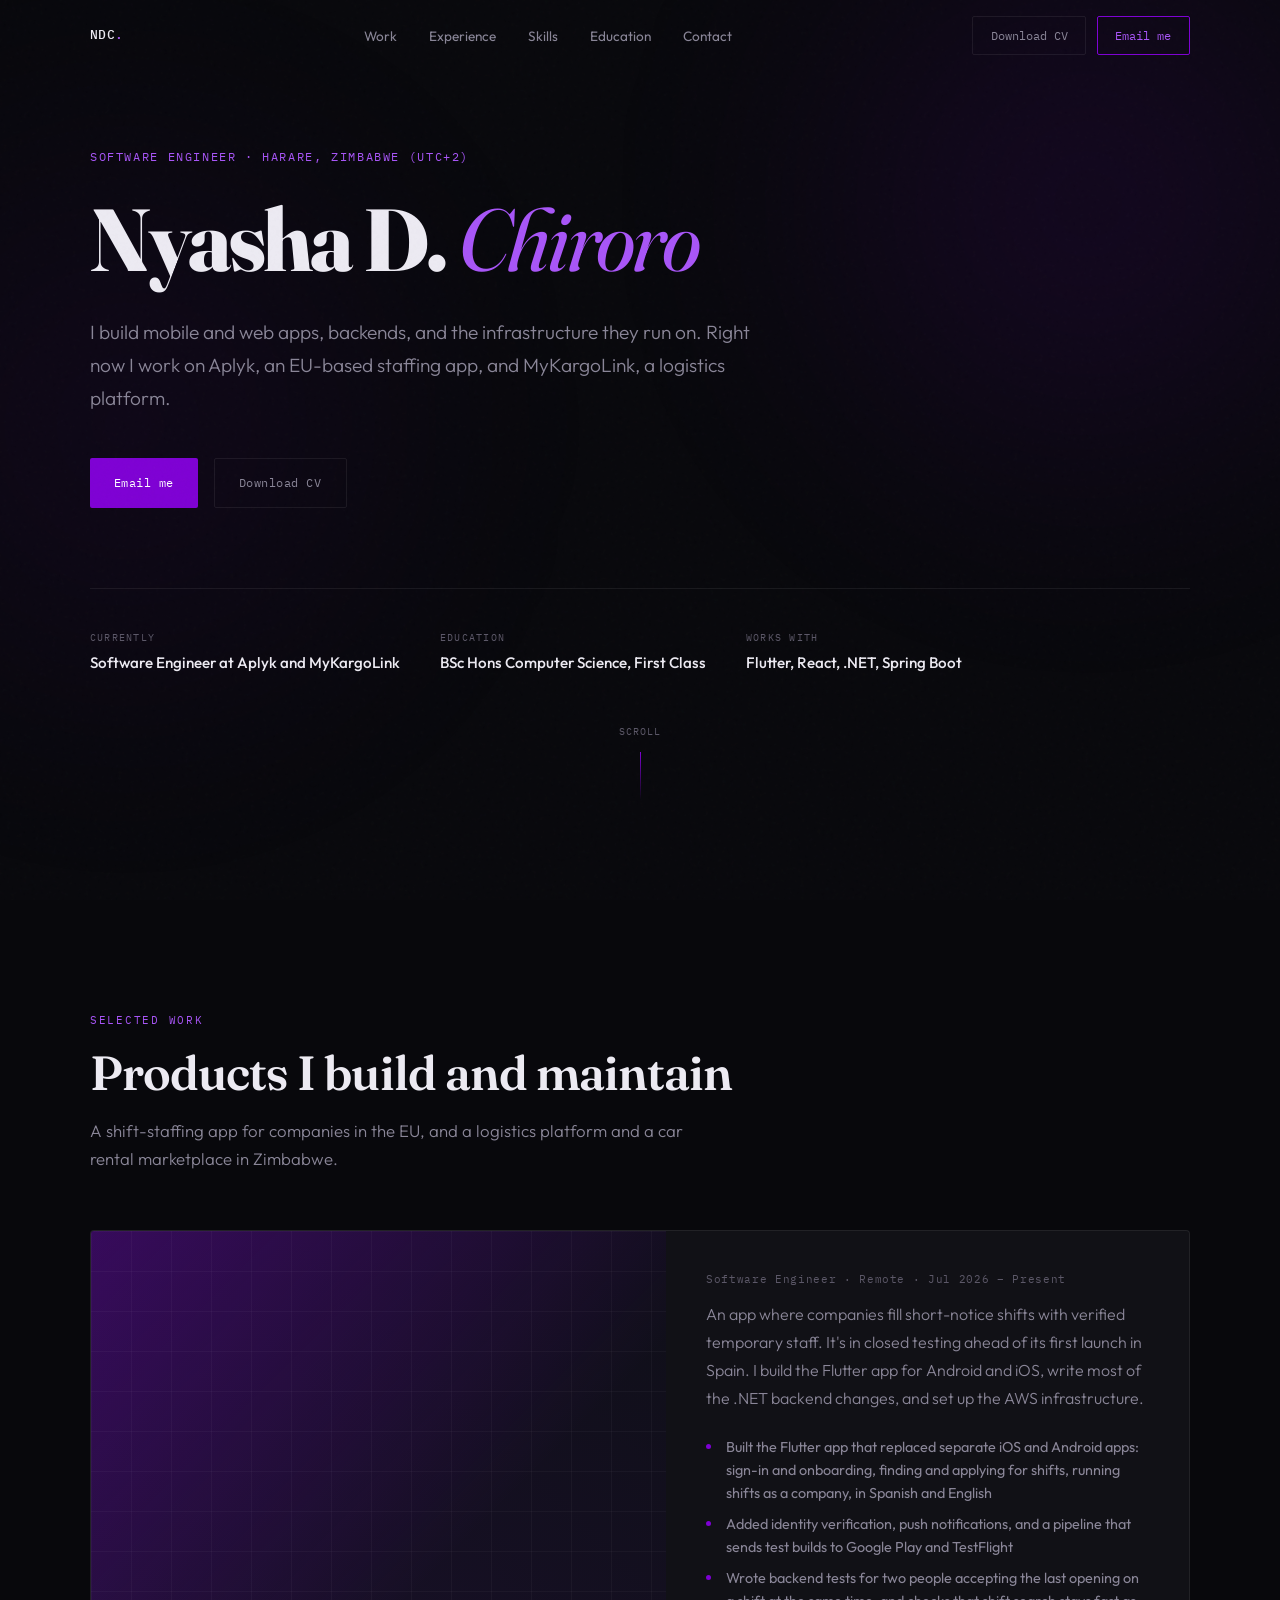
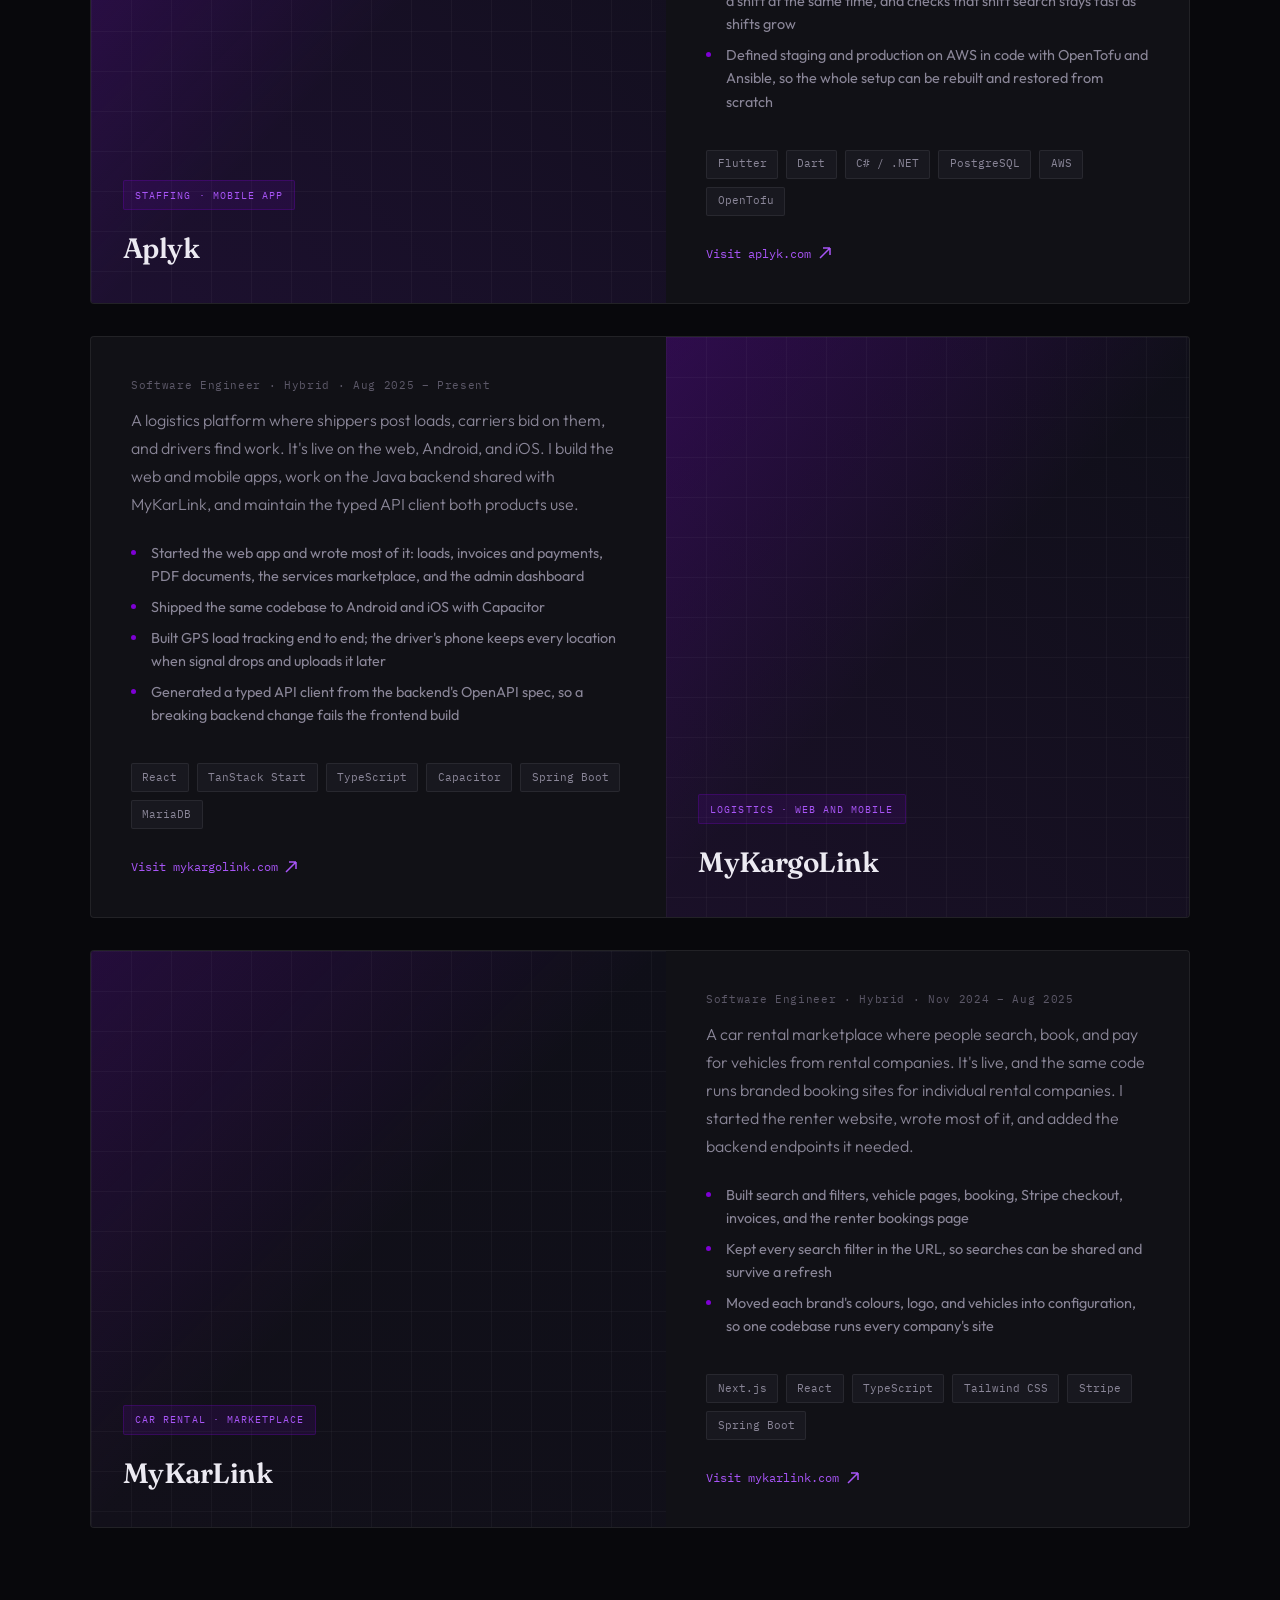
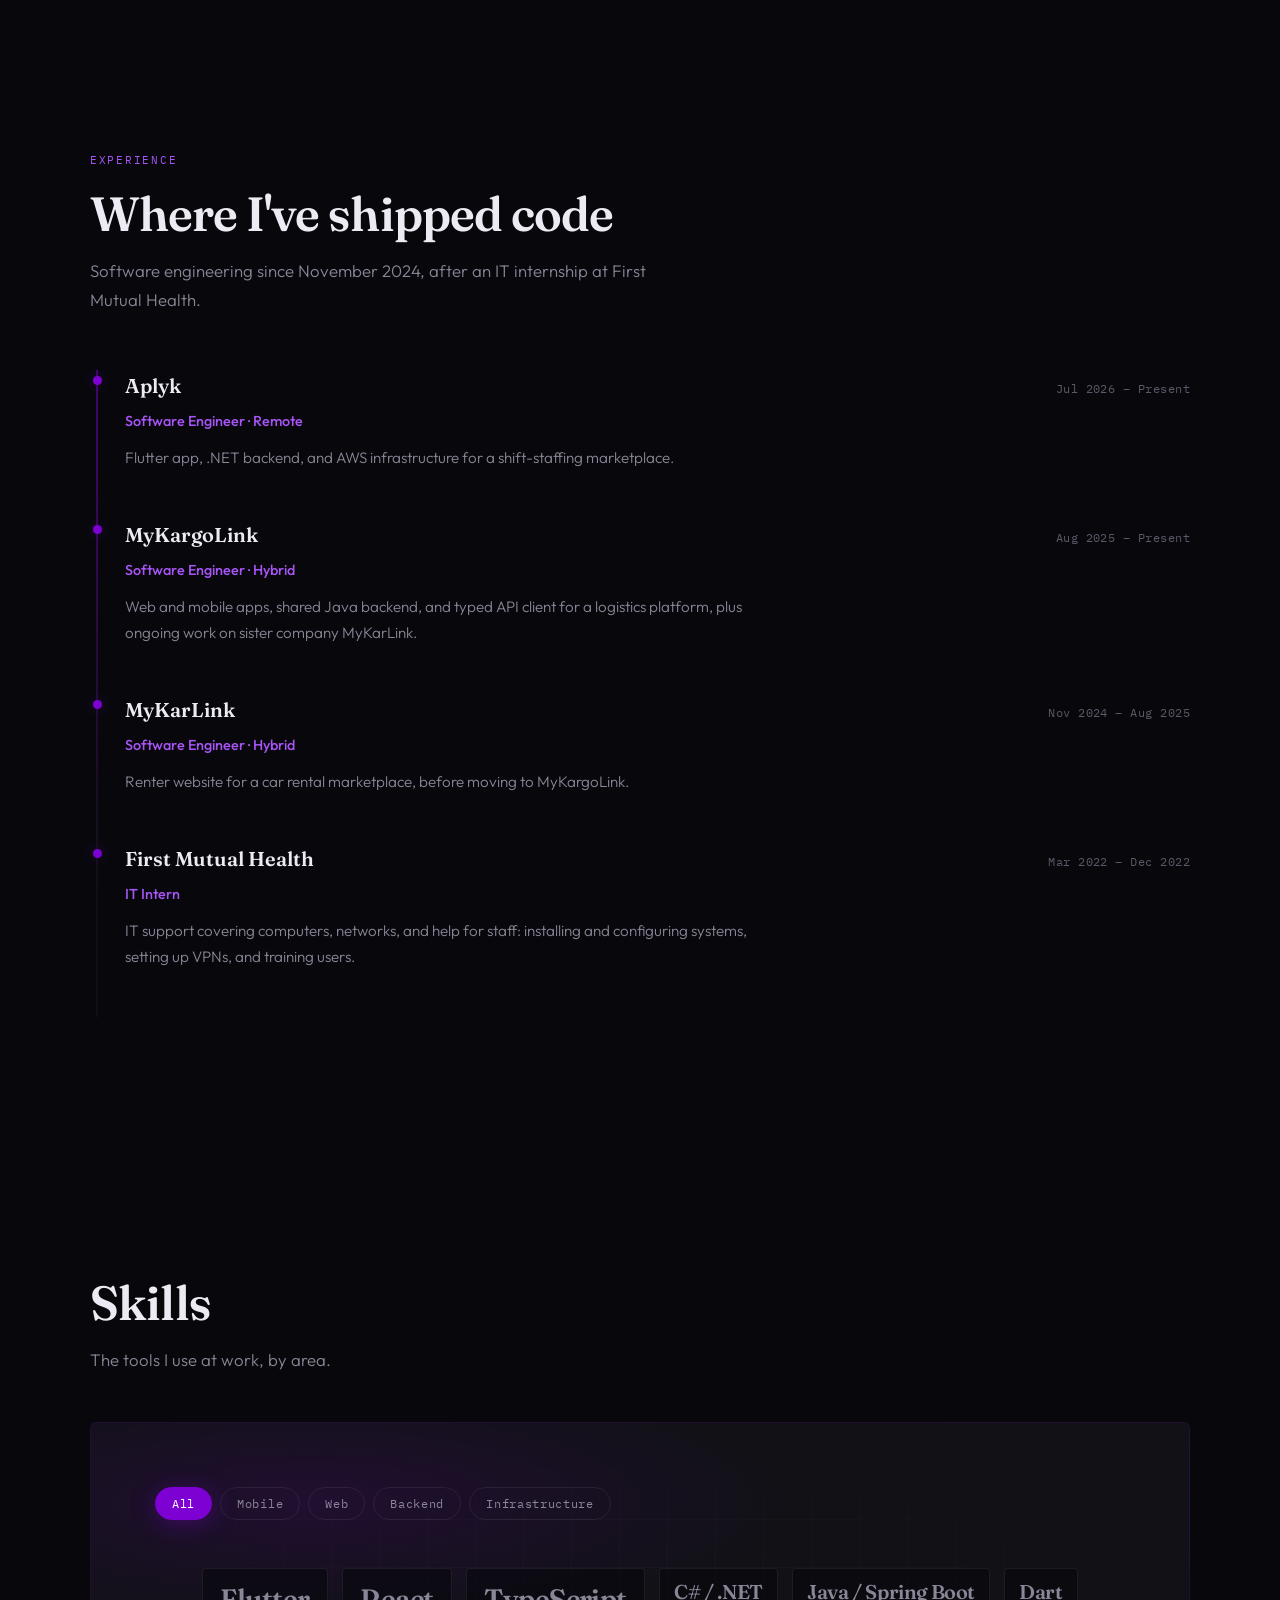
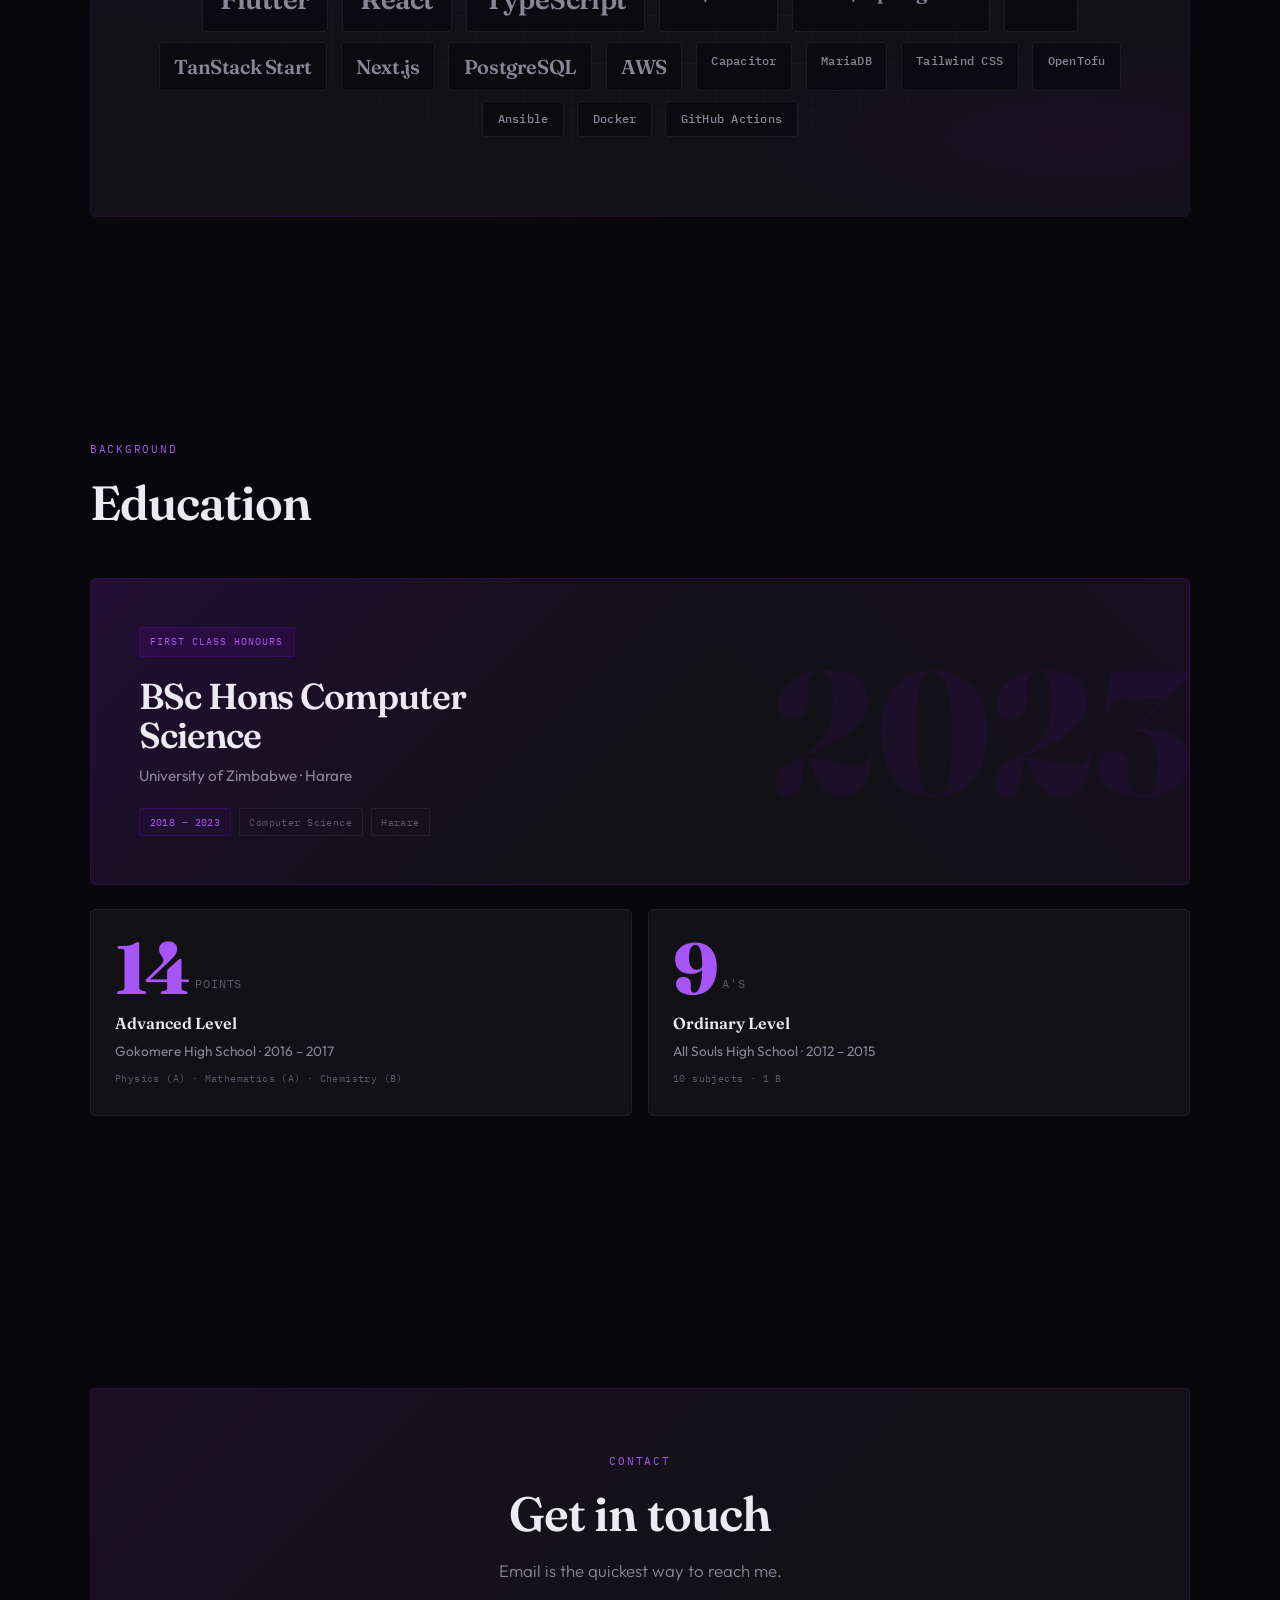
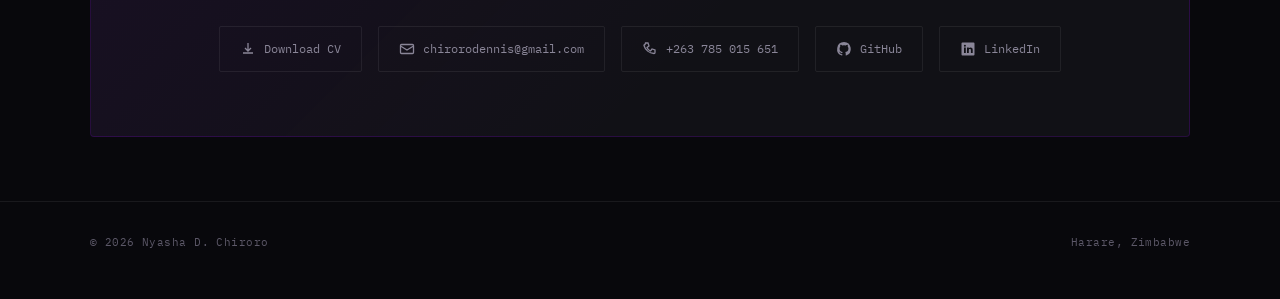
==== commit 6f5ec310: "Update site copy and CV for Aplyk and current roles. Add Aplyk to selected work and experience, reti" ====
--- a/public/index.html
+++ b/public/index.html
@@ -3,8 +3,8 @@
 <head>
   <meta charset="UTF-8">
   <meta name="viewport" content="width=device-width, initial-scale=1.0">
-  <title>Nyasha D. Chiroro — Full Stack Developer</title>
-  <meta name="description" content="Nyasha D. Chiroro — Full Stack Developer based in Harare, Zimbabwe, currently building logistics and mobility platforms. Remote-friendly and open to work globally. React, TypeScript, TanStack, PostgreSQL.">
+  <title>Nyasha D. Chiroro, Software Engineer</title>
+  <meta name="description" content="Nyasha D. Chiroro, software engineer in Harare, Zimbabwe. I build mobile and web apps, backends, and the infrastructure they run on, currently at Aplyk and MyKargoLink.">
   <meta name="author" content="Nyasha D. Chiroro">
   <meta name="robots" content="index, follow">
   <meta name="theme-color" content="#7e01d4">
@@ -21,8 +21,8 @@
   <!-- Open Graph -->
   <meta property="og:type" content="website">
   <meta property="og:site_name" content="Nyasha D. Chiroro">
-  <meta property="og:title" content="Nyasha D. Chiroro — Full Stack Developer">
-  <meta property="og:description" content="Full Stack Developer based in Harare, Zimbabwe, currently building logistics and mobility platforms. Remote-friendly and open to work globally.">
+  <meta property="og:title" content="Nyasha D. Chiroro, Software Engineer">
+  <meta property="og:description" content="Software engineer in Harare, Zimbabwe. I build mobile and web apps, backends, and the infrastructure they run on, currently at Aplyk and MyKargoLink.">
   <meta property="og:url" content="https://nyashachiroro.com/">
   <meta property="og:locale" content="en">
   <meta property="og:image" content="https://nyashachiroro.com/og-image.jpg">
@@ -30,14 +30,14 @@
   <meta property="og:image:type" content="image/jpeg">
   <meta property="og:image:width" content="1200">
   <meta property="og:image:height" content="630">
-  <meta property="og:image:alt" content="Nyasha D. Chiroro — Full Stack Developer portfolio">
+  <meta property="og:image:alt" content="Nyasha D. Chiroro, Software Engineer">
 
   <!-- Twitter -->
   <meta name="twitter:card" content="summary_large_image">
-  <meta name="twitter:title" content="Nyasha D. Chiroro — Full Stack Developer">
-  <meta name="twitter:description" content="Full Stack Developer based in Harare, Zimbabwe, currently building logistics and mobility platforms. Remote-friendly and open to work globally.">
+  <meta name="twitter:title" content="Nyasha D. Chiroro, Software Engineer">
+  <meta name="twitter:description" content="Software engineer in Harare, Zimbabwe. I build mobile and web apps, backends, and the infrastructure they run on, currently at Aplyk and MyKargoLink.">
   <meta name="twitter:image" content="https://nyashachiroro.com/og-image.jpg">
-  <meta name="twitter:image:alt" content="Nyasha D. Chiroro — Full Stack Developer portfolio">
+  <meta name="twitter:image:alt" content="Nyasha D. Chiroro, Software Engineer">
 
   <script type="application/ld+json">
   {
@@ -48,7 +48,7 @@
         "@id": "https://nyashachiroro.com/#website",
         "url": "https://nyashachiroro.com/",
         "name": "Nyasha D. Chiroro",
-        "description": "Portfolio of Nyasha D. Chiroro, Full Stack Developer",
+        "description": "Portfolio of Nyasha D. Chiroro, Software Engineer",
         "inLanguage": "en"
       },
       {
@@ -57,31 +57,37 @@
         "name": "Nyasha D. Chiroro",
         "url": "https://nyashachiroro.com/",
         "email": "chirorodennis@gmail.com",
-        "jobTitle": "Full Stack Developer",
-        "description": "Full Stack Developer based in Harare, Zimbabwe, currently building logistics and mobility platforms. Remote-friendly and open to work globally.",
+        "jobTitle": "Software Engineer",
+        "description": "Software engineer in Harare, Zimbabwe. I build mobile and web apps, backends, and the infrastructure they run on, currently at Aplyk and MyKargoLink.",
         "address": {
           "@type": "PostalAddress",
           "addressLocality": "Harare",
           "addressCountry": "ZW"
         },
         "sameAs": [
-          "https://github.com/chiroro-jr/"
+          "https://github.com/chiroro-jr/",
+          "https://www.linkedin.com/in/nyasha-chiroro-470038221"
         ],
         "knowsAbout": [
+          "Flutter",
+          "Dart",
+          "React",
           "TypeScript",
-          "JavaScript",
-          "React",
+          "TanStack Start",
           "Next.js",
-          "TanStack",
-          "HTML",
-          "CSS",
-          "Tailwind CSS",
-          "PostgreSQL"
+          "Java",
+          "Spring Boot",
+          "C#",
+          ".NET",
+          "PostgreSQL",
+          "MariaDB",
+          "AWS",
+          "OpenTofu"
         ],
-        "worksFor": {
-          "@type": "Organization",
-          "name": "MyKargoLink"
-        },
+        "worksFor": [
+          { "@type": "Organization", "name": "Aplyk", "url": "https://aplyk.com" },
+          { "@type": "Organization", "name": "MyKargoLink", "url": "https://mykargolink.com" }
+        ],
         "alumniOf": {
           "@type": "CollegeOrUniversity",
           "name": "University of Zimbabwe"
@@ -91,7 +97,7 @@
         "@type": "ProfilePage",
         "@id": "https://nyashachiroro.com/#profile",
         "url": "https://nyashachiroro.com/",
-        "name": "Nyasha D. Chiroro — Full Stack Developer",
+        "name": "Nyasha D. Chiroro, Software Engineer",
         "description": "Portfolio and CV of Nyasha D. Chiroro",
         "mainEntity": { "@id": "https://nyashachiroro.com/#person" },
         "isPartOf": { "@id": "https://nyashachiroro.com/#website" },
@@ -470,6 +476,11 @@
       background:
         linear-gradient(135deg, rgba(126, 1, 212, 0.25) 0%, transparent 50%),
         linear-gradient(225deg, #0f0f18 0%, #1a1028 100%);
+    }
+    .work-visual--aplyk {
+      background:
+        linear-gradient(135deg, rgba(126, 1, 212, 0.32) 0%, transparent 55%),
+        linear-gradient(225deg, #0f0f18 0%, #1d1030 100%);
     }
     .work-visual--kar {
       background:
@@ -1067,7 +1078,7 @@
       </ul>
       <div class="nav-actions">
         <a href="cv.pdf" class="nav-cv" download="Nyasha-Chiroro-CV.pdf">Download CV</a>
-        <a href="mailto:chirorodennis@gmail.com" class="nav-cta">Work with me</a>
+        <a href="mailto:chirorodennis@gmail.com" class="nav-cta">Email me</a>
       </div>
       <button class="nav-toggle" id="navToggle" aria-label="Toggle menu">
         <svg width="24" height="24" viewBox="0 0 24 24" fill="none" stroke="currentColor" stroke-width="1.5">
@@ -1079,27 +1090,27 @@
 
   <header class="hero">
     <div class="wrap">
-      <p class="hero-eyebrow">Full Stack Developer · Harare, Zimbabwe</p>
-      <h1>I build software that moves <em>businesses</em> forward.</h1>
+      <p class="hero-eyebrow">Software Engineer · Harare, Zimbabwe (UTC+2)</p>
+      <h1>Nyasha D. <em>Chiroro</em></h1>
       <p class="hero-sub">
-        Full stack developer building production apps for Africa's logistics and mobility platforms — interfaces, APIs, and data layers that work together at scale.
+        I build mobile and web apps, backends, and the infrastructure they run on. Right now I work on Aplyk, an EU-based staffing app, and MyKargoLink, a logistics platform.
       </p>
       <div class="hero-actions">
-        <a href="mailto:chirorodennis@gmail.com" class="btn btn-primary">Work with me</a>
+        <a href="mailto:chirorodennis@gmail.com" class="btn btn-primary">Email me</a>
         <a href="cv.pdf" class="btn btn-ghost" download="Nyasha-Chiroro-CV.pdf">Download CV</a>
       </div>
       <div class="hero-meta">
         <div>
           <p class="hero-stat-label">Currently</p>
-          <p class="hero-stat-value">Frontend Engineer @ MyKargoLink</p>
+          <p class="hero-stat-value">Software Engineer at Aplyk and MyKargoLink</p>
         </div>
         <div>
           <p class="hero-stat-label">Education</p>
-          <p class="hero-stat-value">BSc Hons CS — First Class</p>
+          <p class="hero-stat-value">BSc Hons Computer Science, First Class</p>
         </div>
         <div>
-          <p class="hero-stat-label">Focus</p>
-          <p class="hero-stat-value">TanStack Start</p>
+          <p class="hero-stat-label">Works with</p>
+          <p class="hero-stat-value">Flutter, React, .NET, Spring Boot</p>
         </div>
       </div>
       <span class="hero-scroll" aria-hidden="true">Scroll</span>
@@ -1110,37 +1121,74 @@
     <section id="work">
       <div class="wrap">
         <p class="section-label reveal">Selected Work</p>
-        <h2 class="section-title reveal">Production platforms I've helped build</h2>
+        <h2 class="section-title reveal">Products I build and maintain</h2>
         <p class="section-desc reveal">
-          Real products serving shippers, fleet operators, drivers, and renters across Zimbabwe and beyond — not mockups.
+          A shift-staffing app for companies in the EU, and a logistics platform and a car rental marketplace in Zimbabwe.
         </p>
 
         <div class="work-grid">
+          <article class="work-card reveal">
+            <div class="work-visual work-visual--aplyk">
+              <div class="work-visual-grid" aria-hidden="true"></div>
+              <div class="work-visual-inner">
+                <span class="work-visual-tag">Staffing · Mobile app</span>
+                <h3 class="work-visual-title">Aplyk</h3>
+              </div>
+            </div>
+            <div class="work-body">
+              <p class="work-role">Software Engineer · Remote · Jul 2026 – Present</p>
+              <p class="work-desc">
+                An app where companies fill short-notice shifts with verified temporary staff. It's in closed testing ahead of its first launch in Spain. I build the Flutter app for Android and iOS, write most of the .NET backend changes, and set up the AWS infrastructure.
+              </p>
+              <ul class="work-highlights">
+                <li>Built the Flutter app that replaced separate iOS and Android apps: sign-in and onboarding, finding and applying for shifts, running shifts as a company, in Spanish and English</li>
+                <li>Added identity verification, push notifications, and a pipeline that sends test builds to Google Play and TestFlight</li>
+                <li>Wrote backend tests for two people accepting the last opening on a shift at the same time, and checks that shift search stays fast as shifts grow</li>
+                <li>Defined staging and production on AWS in code with OpenTofu and Ansible, so the whole setup can be rebuilt and restored from scratch</li>
+              </ul>
+              <div class="work-stack">
+                <span class="tag">Flutter</span>
+                <span class="tag">Dart</span>
+                <span class="tag">C# / .NET</span>
+                <span class="tag">PostgreSQL</span>
+                <span class="tag">AWS</span>
+                <span class="tag">OpenTofu</span>
+              </div>
+              <a href="https://aplyk.com" target="_blank" rel="noopener noreferrer" class="work-link">
+                Visit aplyk.com
+                <svg width="14" height="14" viewBox="0 0 14 14" fill="none" stroke="currentColor" stroke-width="1.5">
+                  <path d="M2 12L12 2M12 2H5M12 2V9"/>
+                </svg>
+              </a>
+            </div>
+          </article>
+
           <article class="work-card reveal">
             <div class="work-visual work-visual--kargo">
               <div class="work-visual-grid" aria-hidden="true"></div>
               <div class="work-visual-inner">
-                <span class="work-visual-tag">Logistics · Marketplace</span>
+                <span class="work-visual-tag">Logistics · Web and mobile</span>
                 <h3 class="work-visual-title">MyKargoLink</h3>
               </div>
             </div>
             <div class="work-body">
-              <p class="work-role">Frontend Software Engineer · Aug 2025 – Present</p>
+              <p class="work-role">Software Engineer · Hybrid · Aug 2025 – Present</p>
               <p class="work-desc">
-                An all-in-one logistics hub for shippers, transporters, and drivers — freight matching, fleet operations, driver hiring, insurance, and a services marketplace. I build the production web app (and Capacitor mobile builds) behind load boards, invoicing, payments, and marketplace admin.
+                A logistics platform where shippers post loads, carriers bid on them, and drivers find work. It's live on the web, Android, and iOS. I build the web and mobile apps, work on the Java backend shared with MyKarLink, and maintain the typed API client both products use.
               </p>
               <ul class="work-highlights">
-                <li>Shipped admin payments, invoice PDFs with proof-of-payment links, and marketplace category management</li>
-                <li>Built load document overviews, truck/trailer expiry validation, and stop-confirmation flows across multi-role dashboards</li>
-                <li>Migrated marketplace listing data to TanStack Query for consistent server state and error handling</li>
+                <li>Started the web app and wrote most of it: loads, invoices and payments, PDF documents, the services marketplace, and the admin dashboard</li>
+                <li>Shipped the same codebase to Android and iOS with Capacitor</li>
+                <li>Built GPS load tracking end to end; the driver's phone keeps every location when signal drops and uploads it later</li>
+                <li>Generated a typed API client from the backend's OpenAPI spec, so a breaking backend change fails the frontend build</li>
               </ul>
               <div class="work-stack">
                 <span class="tag">React</span>
                 <span class="tag">TanStack Start</span>
-                <span class="tag">TanStack Router</span>
-                <span class="tag">TanStack Query</span>
                 <span class="tag">TypeScript</span>
-                <span class="tag">Tailwind CSS</span>
+                <span class="tag">Capacitor</span>
+                <span class="tag">Spring Boot</span>
+                <span class="tag">MariaDB</span>
               </div>
               <a href="https://mykargolink.com" target="_blank" rel="noopener noreferrer" class="work-link">
                 Visit mykargolink.com
@@ -1155,27 +1203,27 @@
             <div class="work-visual work-visual--kar">
               <div class="work-visual-grid" aria-hidden="true"></div>
               <div class="work-visual-inner">
-                <span class="work-visual-tag">Mobility · Car Rental</span>
+                <span class="work-visual-tag">Car rental · Marketplace</span>
                 <h3 class="work-visual-title">MyKarLink</h3>
               </div>
             </div>
             <div class="work-body">
-              <p class="work-role">Frontend Software Developer · Nov 2024 – Aug 2025</p>
+              <p class="work-role">Software Engineer · Hybrid · Nov 2024 – Aug 2025</p>
               <p class="work-desc">
-                Zimbabwe's car rental platform for vehicle discovery, booking, and renter self-service across Harare, Bulawayo, Gweru, Victoria Falls, and beyond. I owned the Next.js App Router frontend — search, featured listings, Stripe checkout, and account flows wired to the MyKarLink API.
+                A car rental marketplace where people search, book, and pay for vehicles from rental companies. It's live, and the same code runs branded booking sites for individual rental companies. I started the renter website, wrote most of it, and added the backend endpoints it needed.
               </p>
               <ul class="work-highlights">
-                <li>Shipped featured-vehicles carousel and landing-page discovery used in production marketing</li>
-                <li>Implemented Google OAuth sign-in with profile-completion onboarding for new renters</li>
-                <li>Built vehicle search filters, booking tables, and Stripe checkout with TanStack Query data layers</li>
+                <li>Built search and filters, vehicle pages, booking, Stripe checkout, invoices, and the renter bookings page</li>
+                <li>Kept every search filter in the URL, so searches can be shared and survive a refresh</li>
+                <li>Moved each brand's colours, logo, and vehicles into configuration, so one codebase runs every company's site</li>
               </ul>
               <div class="work-stack">
                 <span class="tag">Next.js</span>
                 <span class="tag">React</span>
-                <span class="tag">TanStack Query</span>
                 <span class="tag">TypeScript</span>
                 <span class="tag">Tailwind CSS</span>
                 <span class="tag">Stripe</span>
+                <span class="tag">Spring Boot</span>
               </div>
               <a href="https://mykarlink.com" target="_blank" rel="noopener noreferrer" class="work-link">
                 Visit mykarlink.com
@@ -1194,18 +1242,29 @@
         <p class="section-label reveal">Experience</p>
         <h2 class="section-title reveal">Where I've shipped code</h2>
         <p class="section-desc reveal">
-          Two years shipping production software on live products, plus foundational IT experience from enterprise healthcare.
+          Software engineering since November 2024, after an IT internship at First Mutual Health.
         </p>
 
         <div class="timeline">
+          <div class="timeline-item reveal">
+            <div class="timeline-header">
+              <h3 class="timeline-company">Aplyk</h3>
+              <span class="timeline-date">Jul 2026 – Present</span>
+            </div>
+            <p class="timeline-role">Software Engineer · Remote</p>
+            <p class="timeline-desc">
+              Flutter app, .NET backend, and AWS infrastructure for a shift-staffing marketplace.
+            </p>
+          </div>
+
           <div class="timeline-item reveal">
             <div class="timeline-header">
               <h3 class="timeline-company">MyKargoLink</h3>
               <span class="timeline-date">Aug 2025 – Present</span>
             </div>
-            <p class="timeline-role">Frontend Software Engineer</p>
+            <p class="timeline-role">Software Engineer · Hybrid</p>
             <p class="timeline-desc">
-              Building the MyKargoLink logistics app with React, TanStack Start, and TanStack Query — loads, fleet, invoices, payments, marketplace admin, and Capacitor mobile releases.
+              Web and mobile apps, shared Java backend, and typed API client for a logistics platform, plus ongoing work on sister company MyKarLink.
             </p>
           </div>
 
@@ -1214,9 +1273,9 @@
               <h3 class="timeline-company">MyKarLink</h3>
               <span class="timeline-date">Nov 2024 – Aug 2025</span>
             </div>
-            <p class="timeline-role">Frontend Software Developer</p>
+            <p class="timeline-role">Software Engineer · Hybrid</p>
             <p class="timeline-desc">
-              Led the Next.js renter experience — vehicle search and booking, featured listings, Google OAuth onboarding, Stripe checkout, and profile/booking dashboards.
+              Renter website for a car rental marketplace, before moving to MyKargoLink.
             </p>
           </div>
 
@@ -1227,7 +1286,7 @@
             </div>
             <p class="timeline-role">IT Intern</p>
             <p class="timeline-desc">
-              Provided technical support across hardware, software, and networks. Installed and configured systems, set up VPNs, and trained users — building the troubleshooting mindset that still informs how I debug production UIs.
+              IT support covering computers, networks, and help for staff: installing and configuring systems, setting up VPNs, and training users.
             </p>
           </div>
         </div>
@@ -1239,25 +1298,35 @@
         <p class="section-label reveal">Capabilities</p>
         <h2 class="section-title reveal">Skills</h2>
         <p class="section-desc reveal">
-          Tap a layer to spotlight it — everything I ship with, in one place.
+          The tools I use at work, by area.
         </p>
 
         <div class="skills-stage reveal" id="skillsStage">
           <div class="skills-filters" role="tablist" aria-label="Skill groups">
             <button type="button" class="skills-filter is-active" data-filter="all" role="tab" aria-selected="true">All</button>
-            <button type="button" class="skills-filter" data-filter="fe" role="tab" aria-selected="false">Frontend</button>
+            <button type="button" class="skills-filter" data-filter="mobile" role="tab" aria-selected="false">Mobile</button>
+            <button type="button" class="skills-filter" data-filter="fe" role="tab" aria-selected="false">Web</button>
             <button type="button" class="skills-filter" data-filter="be" role="tab" aria-selected="false">Backend</button>
+            <button type="button" class="skills-filter" data-filter="infra" role="tab" aria-selected="false">Infrastructure</button>
           </div>
           <div class="skills-cloud">
+            <span class="skill-tag skill-tag--lg" data-group="mobile">Flutter</span>
             <span class="skill-tag skill-tag--lg" data-group="fe">React</span>
             <span class="skill-tag skill-tag--lg" data-group="fe">TypeScript</span>
-            <span class="skill-tag skill-tag--md" data-group="fe">TanStack Tools</span>
+            <span class="skill-tag skill-tag--md" data-group="be">C# / .NET</span>
+            <span class="skill-tag skill-tag--md" data-group="be">Java / Spring Boot</span>
+            <span class="skill-tag skill-tag--md" data-group="mobile">Dart</span>
+            <span class="skill-tag skill-tag--md" data-group="fe">TanStack Start</span>
             <span class="skill-tag skill-tag--md" data-group="fe">Next.js</span>
-            <span class="skill-tag skill-tag--md" data-group="fe">JavaScript</span>
-            <span class="skill-tag skill-tag--sm" data-group="fe">TailwindCSS</span>
-            <span class="skill-tag skill-tag--sm" data-group="fe">HTML &amp; CSS</span>
             <span class="skill-tag skill-tag--md" data-group="be">PostgreSQL</span>
-            <span class="skill-tag skill-tag--sm" data-group="be">Git &amp; GitHub</span>
+            <span class="skill-tag skill-tag--md" data-group="infra">AWS</span>
+            <span class="skill-tag skill-tag--sm" data-group="mobile">Capacitor</span>
+            <span class="skill-tag skill-tag--sm" data-group="be">MariaDB</span>
+            <span class="skill-tag skill-tag--sm" data-group="fe">Tailwind CSS</span>
+            <span class="skill-tag skill-tag--sm" data-group="infra">OpenTofu</span>
+            <span class="skill-tag skill-tag--sm" data-group="infra">Ansible</span>
+            <span class="skill-tag skill-tag--sm" data-group="infra">Docker</span>
+            <span class="skill-tag skill-tag--sm" data-group="infra">GitHub Actions</span>
           </div>
         </div>
       </div>
@@ -1267,9 +1336,6 @@
       <div class="wrap">
         <p class="section-label reveal">Background</p>
         <h2 class="section-title reveal">Education</h2>
-        <p class="section-desc reveal">
-          University honours up top — the numbers that got me there, below.
-        </p>
 
         <div class="edu-layout">
           <article class="edu-card edu-card--featured reveal">
@@ -1311,10 +1377,10 @@
     <section id="contact" class="contact">
       <div class="wrap">
         <div class="contact-box reveal">
-          <p class="section-label">Let's work together</p>
-          <h2 class="section-title">Have a project or role in mind?</h2>
+          <p class="section-label">Contact</p>
+          <h2 class="section-title">Get in touch</h2>
           <p class="section-desc">
-            I'm open to full stack roles, contract work, and collaborations on products that matter. Let's talk about what you're building.
+            Email is the quickest way to reach me.
           </p>
           <div class="contact-links">
             <a href="cv.pdf" class="contact-link" download="Nyasha-Chiroro-CV.pdf">
@@ -1340,7 +1406,13 @@
               <svg width="16" height="16" viewBox="0 0 16 16" fill="currentColor">
                 <path d="M8 1a7 7 0 00-2.2 13.6c.35.06.48-.15.48-.34v-1.2c-1.95.42-2.36-.94-2.36-.94-.32-.82-.78-1.04-.78-1.04-.64-.44.05-.43.05-.43.7.05 1.07.72 1.07.72.63 1.07 1.64.76 2.04.58.06-.45.24-.76.44-.94-1.56-.18-3.2-.78-3.2-3.46 0-.76.27-1.39.72-1.88-.07-.18-.31-.88.07-1.83 0 0 .58-.19 1.92.72a6.5 6.5 0 013.5 0c1.33-.91 1.91-.72 1.91-.72.38.95.14 1.65.07 1.83.45.49.72 1.12.72 1.88 0 2.69-1.65 3.28-3.22 3.46.25.22.48.64.48 1.29v1.91c0 .19.13.41.49.34A7 7 0 008 1z"/>
               </svg>
-              github.com/chiroro-jr
+              GitHub
+            </a>
+            <a href="https://www.linkedin.com/in/nyasha-chiroro-470038221" target="_blank" rel="noopener noreferrer" class="contact-link">
+              <svg width="16" height="16" viewBox="0 0 16 16" fill="currentColor">
+                <path d="M2.5 1.5h11a1 1 0 011 1v11a1 1 0 01-1 1h-11a1 1 0 01-1-1v-11a1 1 0 011-1zM4 6.5v5.5h1.8V6.5H4zm.9-2.8a1 1 0 100 2 1 1 0 000-2zM7 6.5v5.5h1.8V9.2c0-.8.4-1.3 1.1-1.3.7 0 1 .5 1 1.3V12h1.8V8.8c0-1.6-.9-2.4-2.1-2.4-.9 0-1.5.4-1.8.9V6.5H7z"/>
+              </svg>
+              LinkedIn
             </a>
           </div>
         </div>
